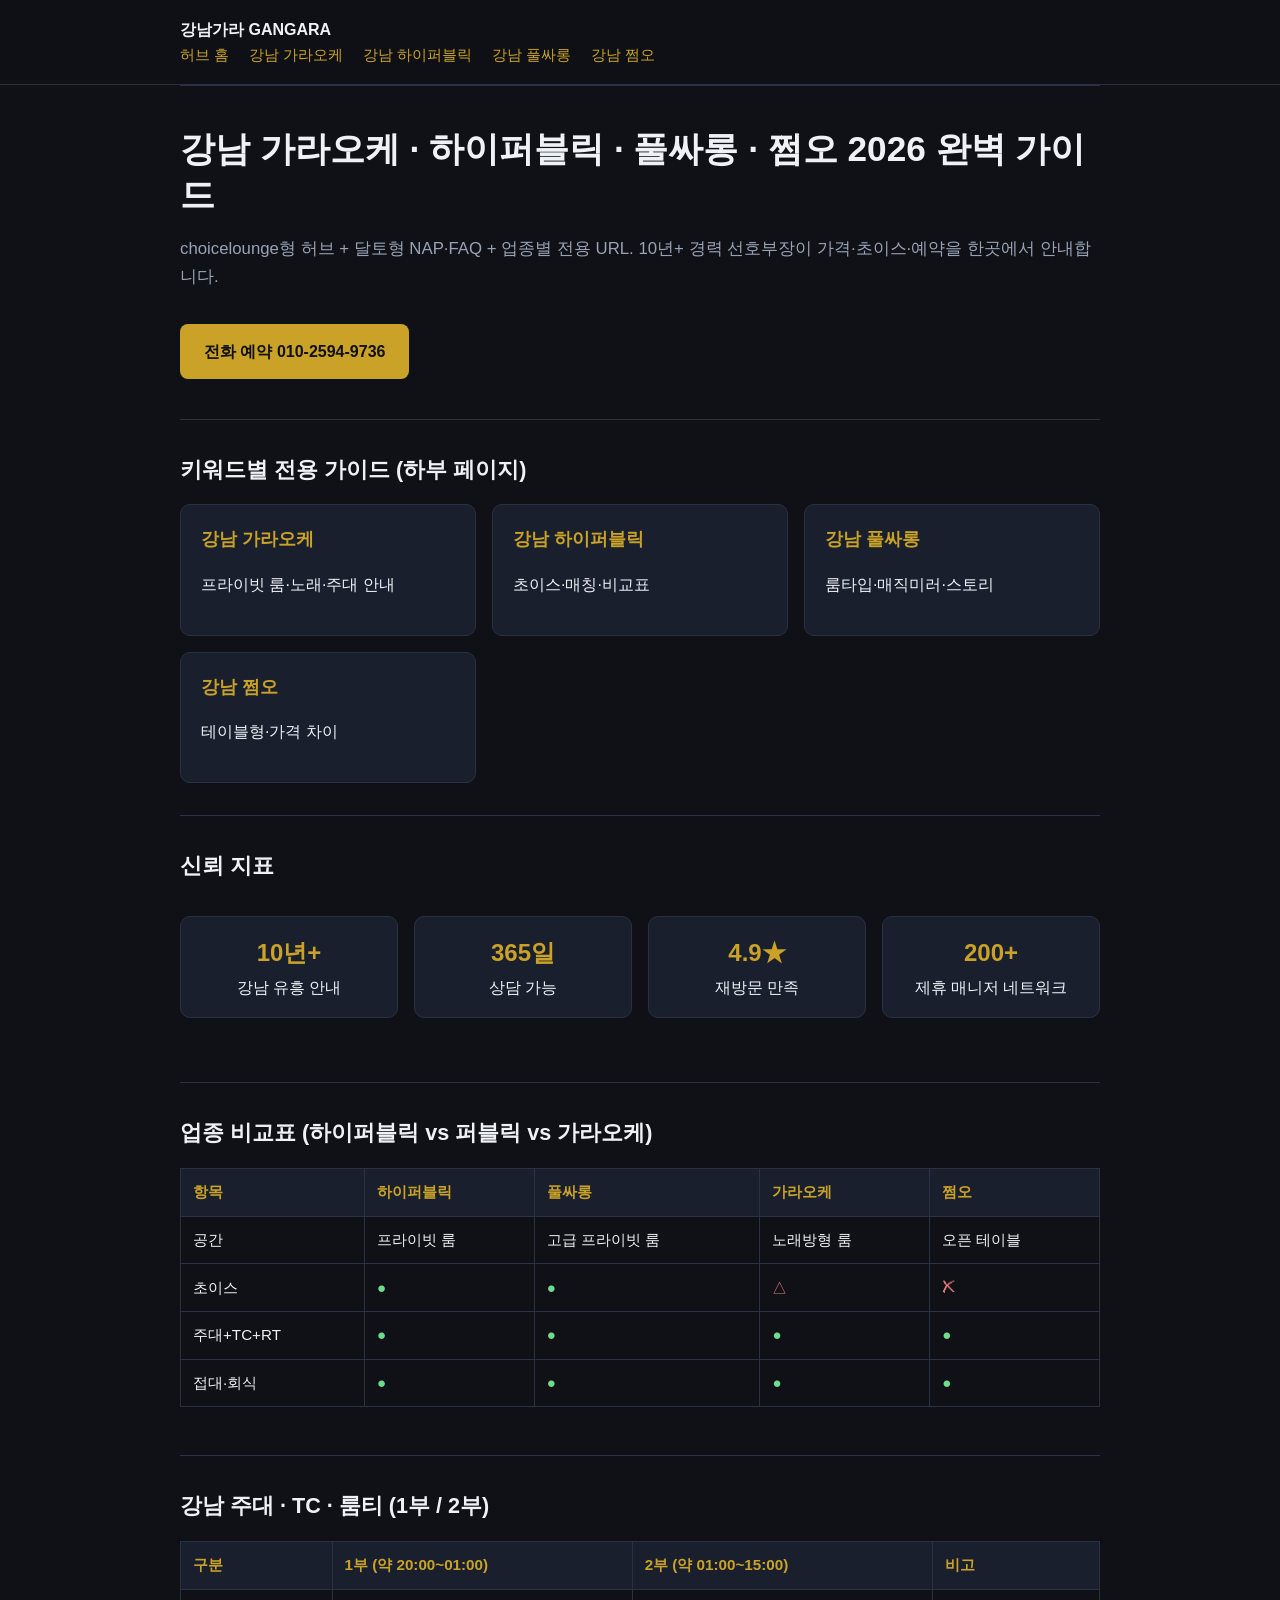
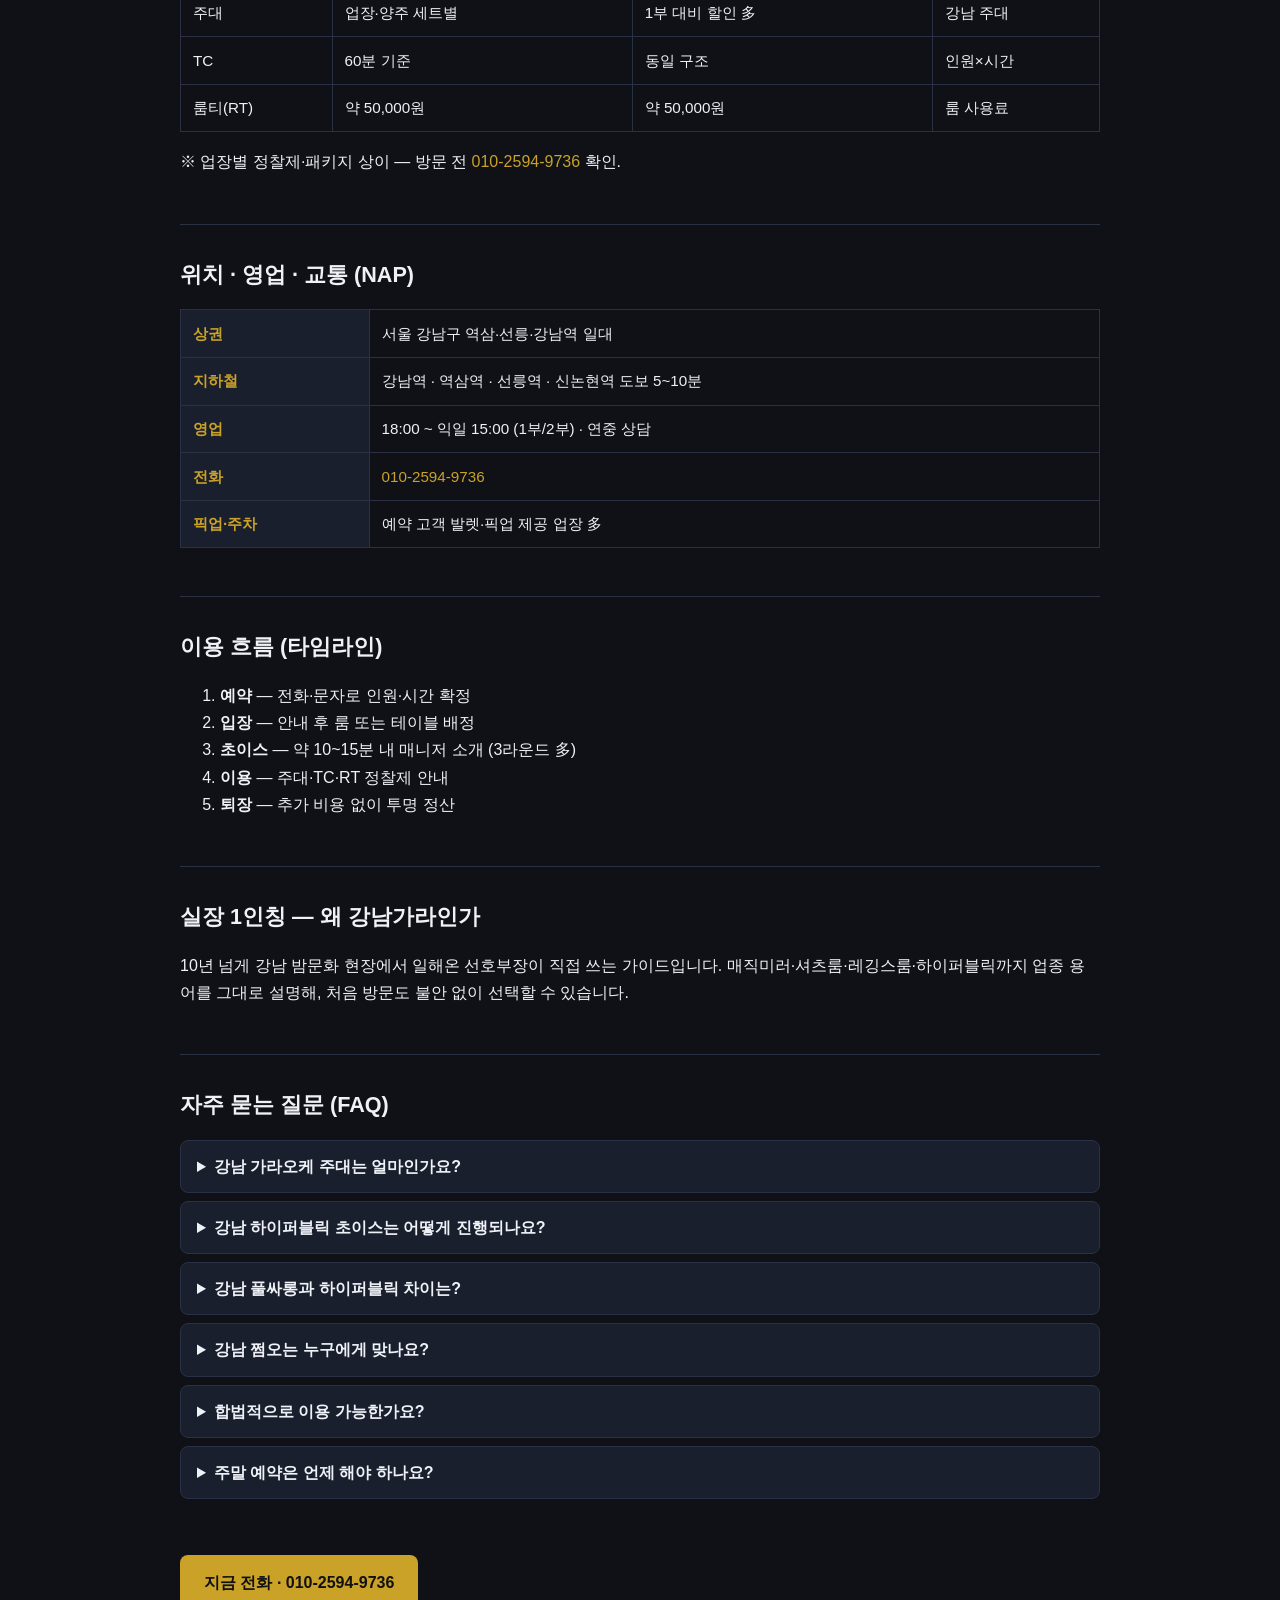
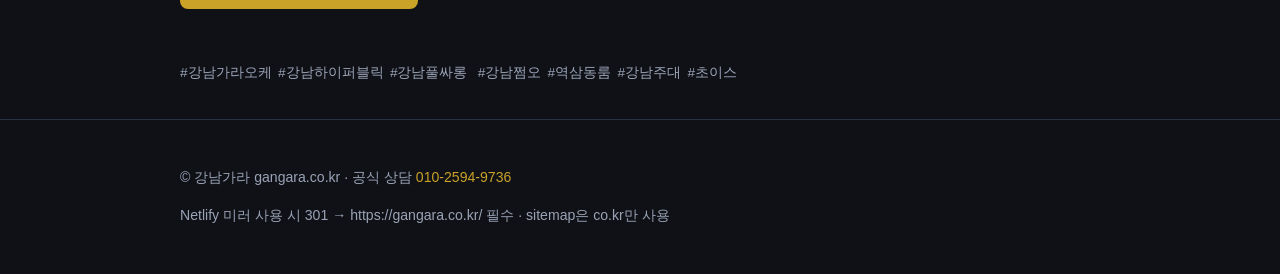
==== website 확장 수집/templates/gangara-hub/index.html @ f882ad79 "Add EXTRACTION_PROMPT and gangara fusion/backlink tooling for Track B Automation. Publish core/EXTRA" ====
<!DOCTYPE html>
<html lang="ko">
<head>
  <meta charset="UTF-8">
  <meta name="viewport" content="width=device-width, initial-scale=1">
  <title>강남 가라오케·하이퍼블릭·풀싸롱·쩜오 2026 완벽 가이드 | 강남가라 공식</title>
  <meta name="description" content="강남 가라오케, 강남 하이퍼블릭, 강남 풀싸롱, 강남 쩜오 예약·주대·TC·룸티·FAQ·NAP. 10년 경력 선호부장 010-2594-9736.">
  <link rel="canonical" href="https://gangara.co.kr/">
  <link rel="stylesheet" href="assets/site.css">
  <script type="application/ld+json">
  {
    "@context": "https://schema.org",
    "@type": "LocalBusiness",
    "name": "강남가라 선호부장",
    "url": "https://gangara.co.kr/",
    "telephone": "+82-10-2594-9736",
    "areaServed": "강남구, 서울",
    "description": "강남 가라오케·하이퍼블릭·풀싸롱·쩜오 예약 안내"
  }
  </script>
  <script type="application/ld+json">
  {
    "@context": "https://schema.org",
    "@type": "FAQPage",
    "mainEntity": [
      {"@type":"Question","name":"강남 가라오케 주대는 얼마인가요?","acceptedAnswer":{"@type":"Answer","text":"1부·2부 시간대별 주대+TC+룸티(RT 약 5만원) 구조입니다. 업장별 상이하므로 010-2594-9736으로 확인하세요."}},
      {"@type":"Question","name":"강남 하이퍼블릭과 풀싸롱 차이는?","acceptedAnswer":{"@type":"Answer","text":"하이퍼블릭은 초이스·매칭 프로세스 중심, 풀싸롱은 고급 프라이빗 룸·인테리어 중심입니다."}},
      {"@type":"Question","name":"예약은 필수인가요?","acceptedAnswer":{"@type":"Answer","text":"주말·피크타임은 예약 권장. 전화로 인원·도착 시간을 알리면 대기 없이 이용 가능합니다."}},
      {"@type":"Question","name":"영업시간은?","acceptedAnswer":{"@type":"Answer","text":"보통 18:00~익일 15:00, 1부·2부 구분. 브레이크타임 외 연중 이용 가능 업장 多."}},
      {"@type":"Question","name":"지하철·픽업은?","acceptedAnswer":{"@type":"Answer","text":"강남역·역삼역·선릉역 도보권. 예약 고객 발렛·픽업 제공 업장 있음."}}
    ]
  }
  </script>
</head>
<body>
  <header><div class="wrap">
    <strong>강남가라 GANGARA</strong>
    <nav>
      <a href="/">허브 홈</a>
      <a href="gangnam-garaoke.html">강남 가라오케</a>
      <a href="gangnam-hyperbolic.html">강남 하이퍼블릭</a>
      <a href="gangnam-poolsalon.html">강남 풀싸롱</a>
      <a href="gangnam-jjom.html">강남 쩜오</a>
    </nav>
  </div></header>

  <main class="wrap">
    <section class="hero">
      <h1>강남 가라오케 · 하이퍼블릭 · 풀싸롱 · 쩜오 2026 완벽 가이드</h1>
      <p class="lead">choicelounge형 허브 + 달토형 NAP·FAQ + 업종별 전용 URL. 10년+ 경력 선호부장이 가격·초이스·예약을 한곳에서 안내합니다.</p>
      <a class="cta" href="tel:01025949736">전화 예약 010-2594-9736</a>
    </section>

    <!-- choicelounge: 허브 카드 + 내부링크 -->
    <section>
      <h2>키워드별 전용 가이드 (하부 페이지)</h2>
      <div class="cards">
        <article class="card"><h3><a href="gangnam-garaoke.html">강남 가라오케</a></h3><p>프라이빗 룸·노래·주대 안내</p></article>
        <article class="card"><h3><a href="gangnam-hyperbolic.html">강남 하이퍼블릭</a></h3><p>초이스·매칭·비교표</p></article>
        <article class="card"><h3><a href="gangnam-poolsalon.html">강남 풀싸롱</a></h3><p>룸타입·매직미러·스토리</p></article>
        <article class="card"><h3><a href="gangnam-jjom.html">강남 쩜오</a></h3><p>테이블형·가격 차이</p></article>
      </div>
    </section>

    <!-- gangnamdalto: 통계 박스 -->
    <section>
      <h2>신뢰 지표</h2>
      <div class="stats">
        <div class="stat"><strong>10년+</strong> 강남 유흥 안내</div>
        <div class="stat"><strong>365일</strong> 상담 가능</div>
        <div class="stat"><strong>4.9★</strong> 재방문 만족</div>
        <div class="stat"><strong>200+</strong> 제휴 매니저 네트워크</div>
      </div>
    </section>

    <!-- choicelounge + applegangnam: 비교표 -->
    <section>
      <h2>업종 비교표 (하이퍼블릭 vs 퍼블릭 vs 가라오케)</h2>
      <table>
        <thead><tr><th>항목</th><th>하이퍼블릭</th><th>풀싸롱</th><th>가라오케</th><th>쩜오</th></tr></thead>
        <tbody>
          <tr><td>공간</td><td>프라이빗 룸</td><td>고급 프라이빗 룸</td><td>노래방형 룸</td><td>오픈 테이블</td></tr>
          <tr><td>초이스</td><td class="compare-yes">●</td><td class="compare-yes">●</td><td class="compare-no">△</td><td class="compare-no">✗</td></tr>
          <tr><td>주대+TC+RT</td><td class="compare-yes">●</td><td class="compare-yes">●</td><td class="compare-yes">●</td><td class="compare-yes">●</td></tr>
          <tr><td>접대·회식</td><td class="compare-yes">●</td><td class="compare-yes">●</td><td class="compare-yes">●</td><td class="compare-yes">●</td></tr>
        </tbody>
      </table>
    </section>

    <!-- gangnamdalto + choicelounge: 가격표 HTML -->
    <section>
      <h2>강남 주대 · TC · 룸티 (1부 / 2부)</h2>
      <table>
        <thead><tr><th>구분</th><th>1부 (약 20:00~01:00)</th><th>2부 (약 01:00~15:00)</th><th>비고</th></tr></thead>
        <tbody>
          <tr><td>주대</td><td>업장·양주 세트별</td><td>1부 대비 할인 多</td><td>강남 주대</td></tr>
          <tr><td>TC</td><td>60분 기준</td><td>동일 구조</td><td>인원×시간</td></tr>
          <tr><td>룸티(RT)</td><td>약 50,000원</td><td>약 50,000원</td><td>룸 사용료</td></tr>
        </tbody>
      </table>
      <p>※ 업장별 정찰제·패키지 상이 — 방문 전 <a href="tel:01025949736">010-2594-9736</a> 확인.</p>
    </section>

    <!-- gangnamdalto: NAP 테이블 (gangara 약점 보완) -->
    <section>
      <h2>위치 · 영업 · 교통 (NAP)</h2>
      <table>
        <tbody>
          <tr><th>상권</th><td>서울 강남구 역삼·선릉·강남역 일대</td></tr>
          <tr><th>지하철</th><td>강남역 · 역삼역 · 선릉역 · 신논현역 도보 5~10분</td></tr>
          <tr><th>영업</th><td>18:00 ~ 익일 15:00 (1부/2부) · 연중 상담</td></tr>
          <tr><th>전화</th><td><a href="tel:01025949736">010-2594-9736</a></td></tr>
          <tr><th>픽업·주차</th><td>예약 고객 발렛·픽업 제공 업장 多</td></tr>
        </tbody>
      </table>
    </section>

    <!-- choicelounge: 타임라인 -->
    <section>
      <h2>이용 흐름 (타임라인)</h2>
      <ol>
        <li><strong>예약</strong> — 전화·문자로 인원·시간 확정</li>
        <li><strong>입장</strong> — 안내 후 룸 또는 테이블 배정</li>
        <li><strong>초이스</strong> — 약 10~15분 내 매니저 소개 (3라운드 多)</li>
        <li><strong>이용</strong> — 주대·TC·RT 정찰제 안내</li>
        <li><strong>퇴장</strong> — 추가 비용 없이 투명 정산</li>
      </ol>
    </section>

    <!-- classicsalong: 스토리 -->
    <section>
      <h2>실장 1인칭 — 왜 강남가라인가</h2>
      <p>10년 넘게 강남 밤문화 현장에서 일해온 선호부장이 직접 쓰는 가이드입니다. 매직미러·셔츠룸·레깅스룸·하이퍼블릭까지 업종 용어를 그대로 설명해, 처음 방문도 불안 없이 선택할 수 있습니다.</p>
    </section>

    <!-- FAQ accordion 5+ -->
    <section>
      <h2>자주 묻는 질문 (FAQ)</h2>
      <details><summary>강남 가라오케 주대는 얼마인가요?</summary><p>1부·2부별 주대+TC+룸티(RT) 구조. (주류)+TC(인원×시간)+룸차지로 이해하면 됩니다.</p></details>
      <details><summary>강남 하이퍼블릭 초이스는 어떻게 진행되나요?</summary><p>입실 후 5~6명 조 단위 소개, 보통 3회까지 선택. 1조에서 만족 시 즉시 선택 가능.</p></details>
      <details><summary>강남 풀싸롱과 하이퍼블릭 차이는?</summary><p>풀싸롱은 고급 룸·인테리어 중심, 하이퍼블릭은 매칭·초이스 프로세스가 더 체계적입니다.</p></details>
      <details><summary>강남 쩜오는 누구에게 맞나요?</summary><p>테이블형·친목·가벼운 자리. 룸 기반 가라오케·풀싸롱과 가격·분위기가 다릅니다.</p></details>
      <details><summary>합법적으로 이용 가능한가요?</summary><p>1종 유흥주점 허가 업장은 노래·술·접대가 허가 범위 내입니다. 정찰제·투명 가격 업장을 권장합니다.</p></details>
      <details><summary>주말 예약은 언제 해야 하나요?</summary><p>피크 전 미리 예약 시 대기·룸 부족을 피할 수 있습니다.</p></details>
    </section>

    <a class="cta" href="tel:01025949736">지금 전화 · 010-2594-9736</a>

    <!-- thesevensalon: footer hashtags -->
    <p class="tags">
      <span>#강남가라오케</span><span>#강남하이퍼블릭</span><span>#강남풀싸롱</span>
      <span>#강남쩜오</span><span>#역삼동룸</span><span>#강남주대</span><span>#초이스</span>
    </p>
  </main>

  <footer><div class="wrap">
    <p>© 강남가라 gangara.co.kr · 공식 상담 <a href="tel:01025949736">010-2594-9736</a></p>
    <p>Netlify 미러 사용 시 301 → https://gangara.co.kr/ 필수 · sitemap은 co.kr만 사용</p>
  </div></footer>
</body>
</html>
---- website 확장 수집/templates/gangara-hub/assets/site.css ----
/* gangara.co.kr fusion hub — choicelounge + dalto + Pepyaka patterns */
:root {
  --bg: #0f1117;
  --card: #1a1f2e;
  --accent: #c9a227;
  --text: #eef1f6;
  --muted: #9aa3b5;
  --line: #2a3144;
}
* { box-sizing: border-box; }
body {
  margin: 0;
  font-family: "Pretendard", "Malgun Gothic", sans-serif;
  background: var(--bg);
  color: var(--text);
  line-height: 1.7;
}
a { color: var(--accent); text-decoration: none; }
a:hover { text-decoration: underline; }
.wrap { max-width: 960px; margin: 0 auto; padding: 0 1.25rem; }
header {
  border-bottom: 1px solid var(--line);
  padding: 1rem 0;
  position: sticky;
  top: 0;
  background: rgba(15, 17, 23, 0.95);
  z-index: 10;
}
nav { display: flex; flex-wrap: wrap; gap: 0.75rem 1.25rem; font-size: 0.92rem; }
.hero { padding: 2.5rem 0 1.5rem; }
.hero h1 { font-size: clamp(1.5rem, 4vw, 2.2rem); margin: 0 0 0.75rem; line-height: 1.3; }
.lead { color: var(--muted); font-size: 1.05rem; }
.stats {
  display: grid;
  grid-template-columns: repeat(auto-fit, minmax(140px, 1fr));
  gap: 1rem;
  margin: 2rem 0;
}
.stat {
  background: var(--card);
  border: 1px solid var(--line);
  border-radius: 10px;
  padding: 1rem;
  text-align: center;
}
.stat strong { display: block; font-size: 1.5rem; color: var(--accent); }
section { padding: 2rem 0; border-top: 1px solid var(--line); }
h2 { font-size: 1.35rem; margin: 0 0 1rem; }
h3 { font-size: 1.1rem; margin: 1.5rem 0 0.5rem; }
table {
  width: 100%;
  border-collapse: collapse;
  margin: 1rem 0;
  font-size: 0.95rem;
}
th, td {
  border: 1px solid var(--line);
  padding: 0.65rem 0.75rem;
  text-align: left;
}
th { background: var(--card); color: var(--accent); }
.cards {
  display: grid;
  grid-template-columns: repeat(auto-fit, minmax(220px, 1fr));
  gap: 1rem;
}
.card {
  background: var(--card);
  border: 1px solid var(--line);
  border-radius: 10px;
  padding: 1.25rem;
}
.card h3 { margin-top: 0; }
.cta {
  display: inline-block;
  background: var(--accent);
  color: #111;
  font-weight: 700;
  padding: 0.85rem 1.5rem;
  border-radius: 8px;
  margin: 1rem 0;
}
.cta:hover { text-decoration: none; filter: brightness(1.08); }
details {
  background: var(--card);
  border: 1px solid var(--line);
  border-radius: 8px;
  padding: 0.75rem 1rem;
  margin: 0.5rem 0;
}
summary { cursor: pointer; font-weight: 600; }
.tags { font-size: 0.85rem; color: var(--muted); margin-top: 2rem; }
.tags span { display: inline-block; margin: 0.2rem 0.4rem 0.2rem 0; }
footer {
  border-top: 1px solid var(--line);
  padding: 2rem 0;
  margin-top: 2rem;
  font-size: 0.88rem;
  color: var(--muted);
}
.compare-yes { color: #6fdc8c; }
.compare-no { color: #f08080; }
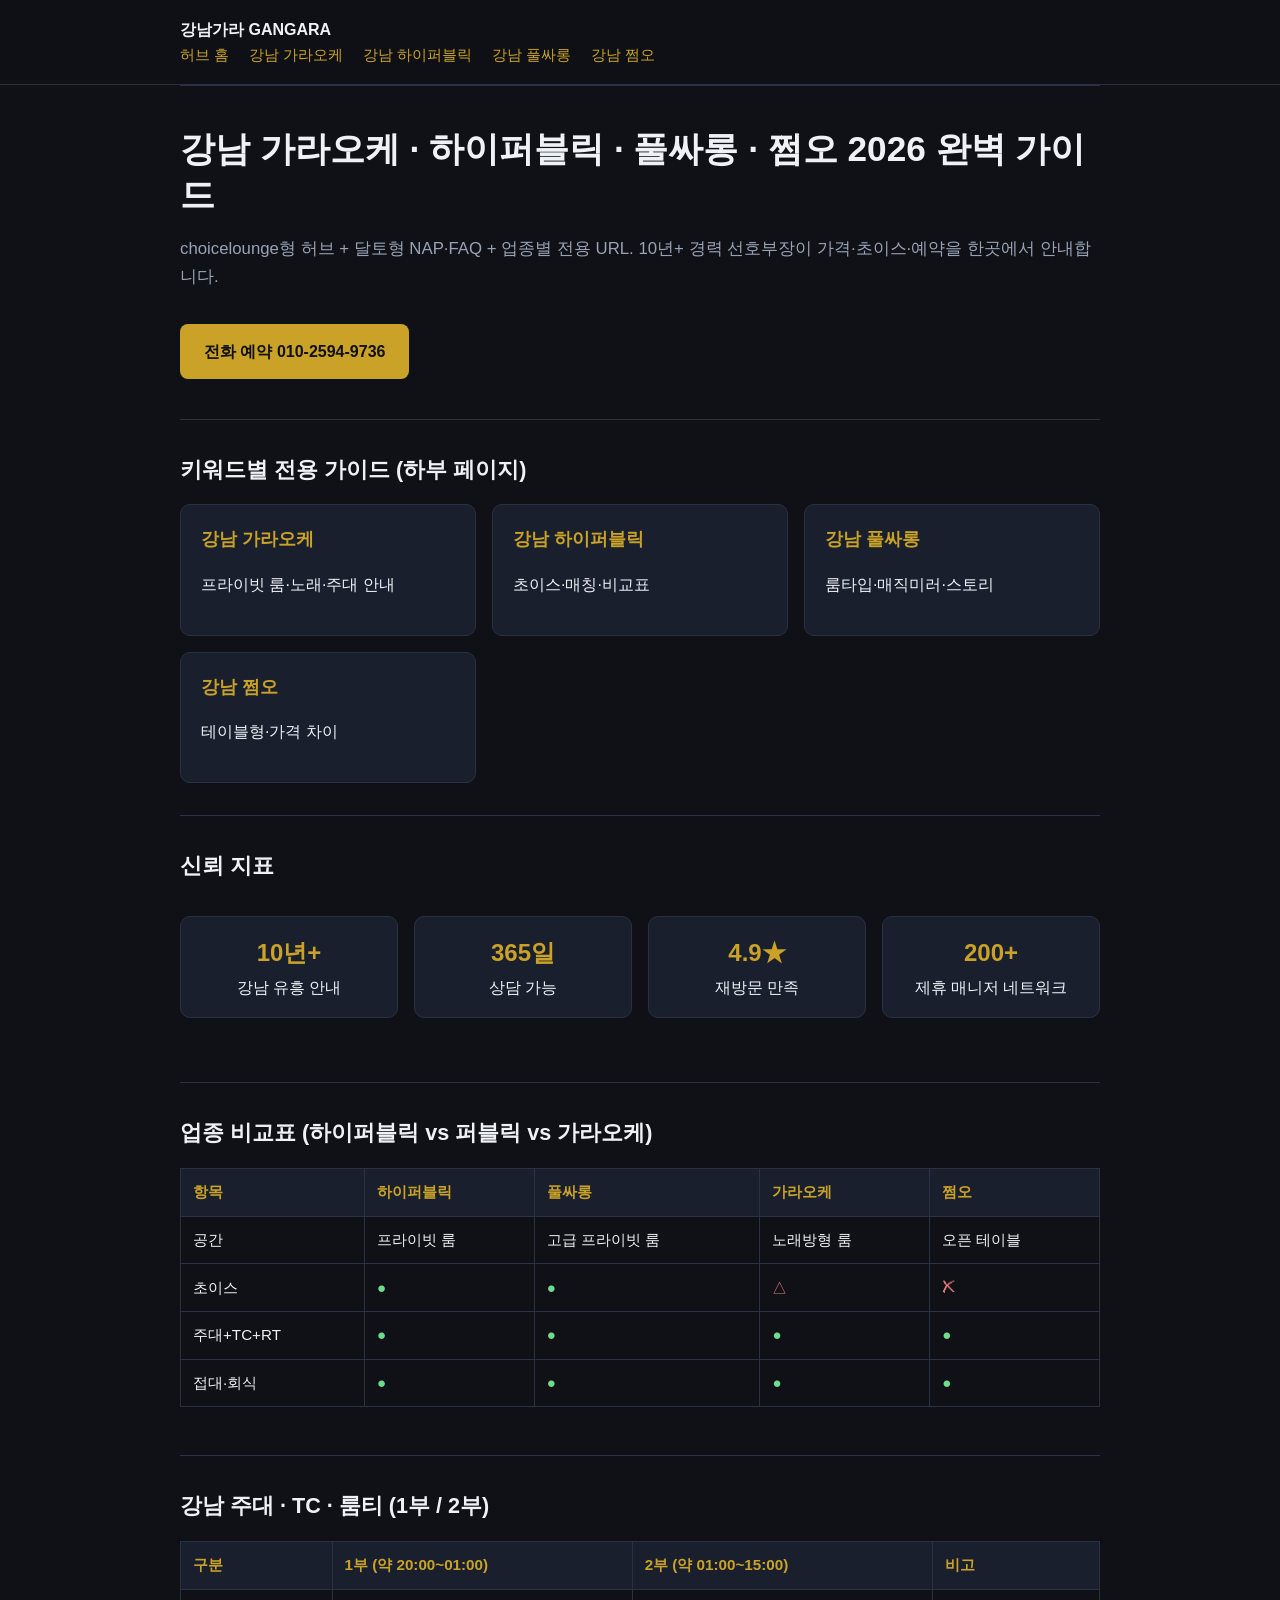
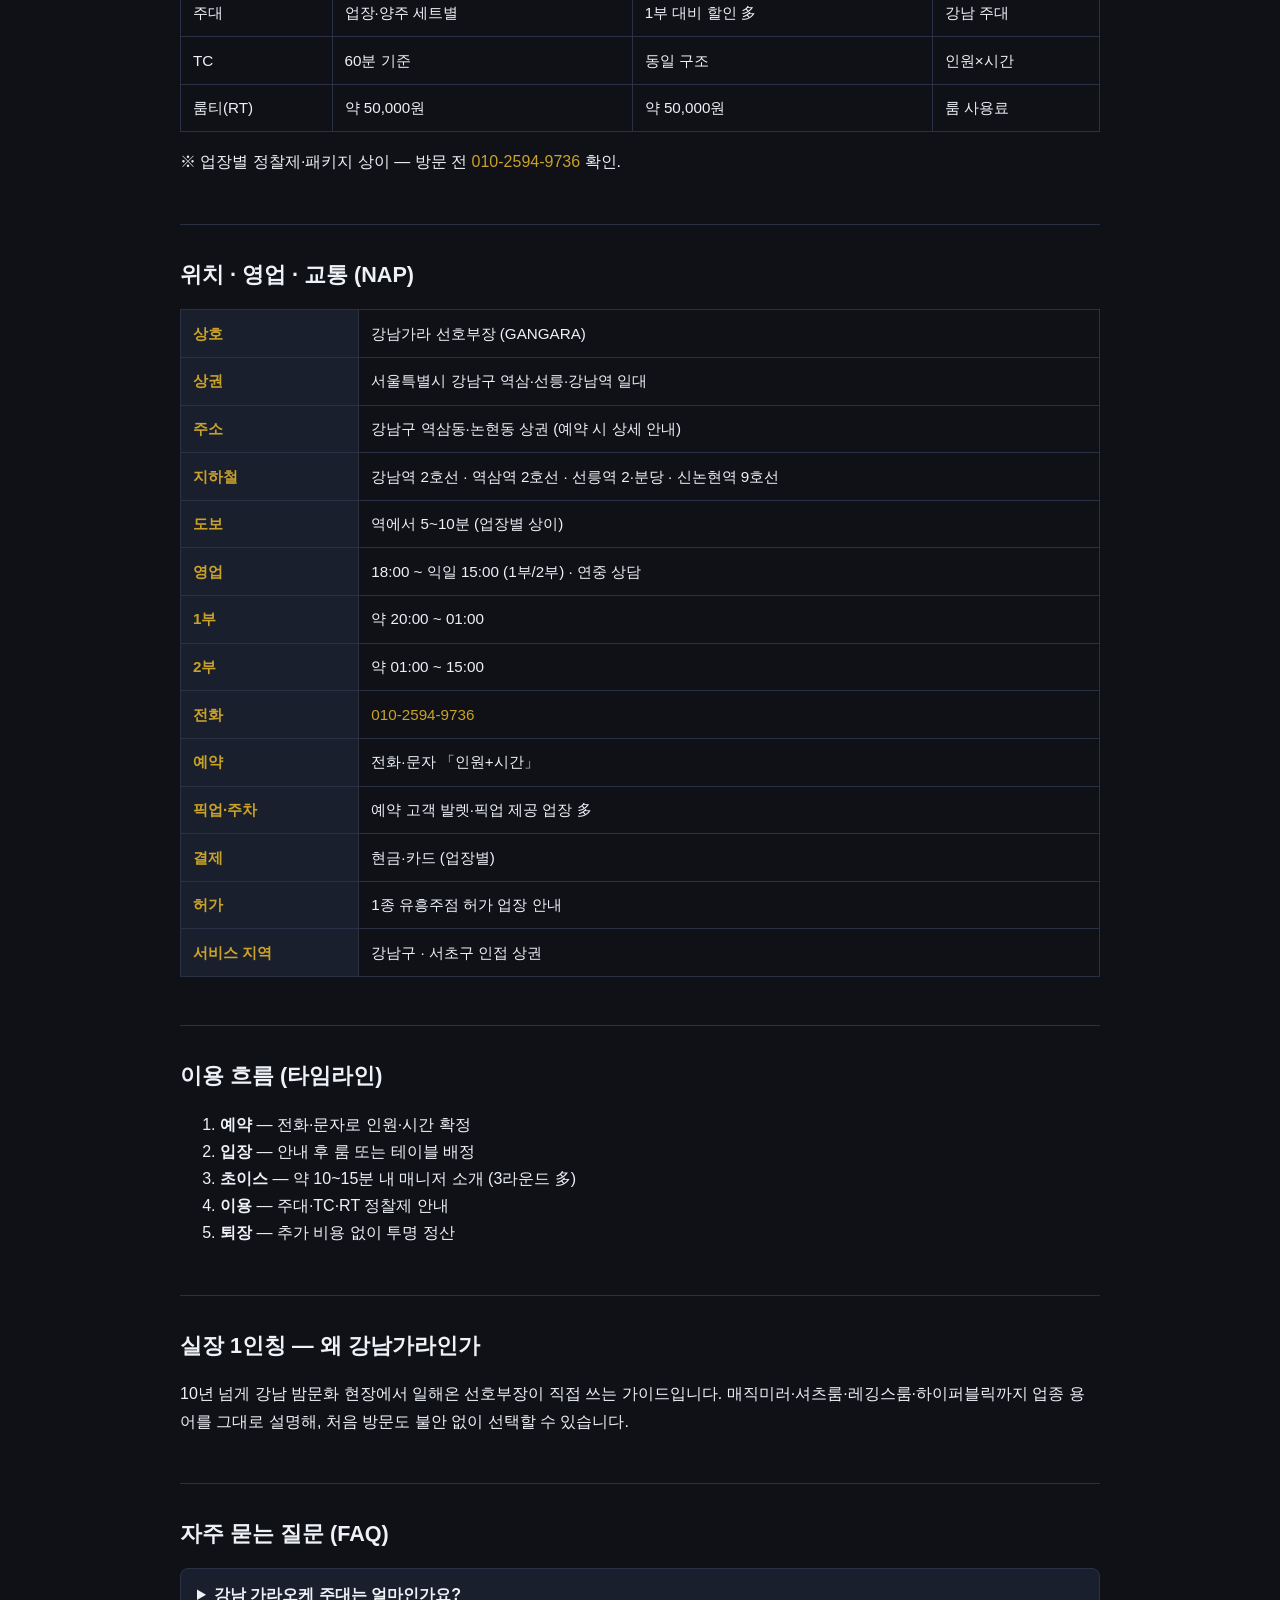
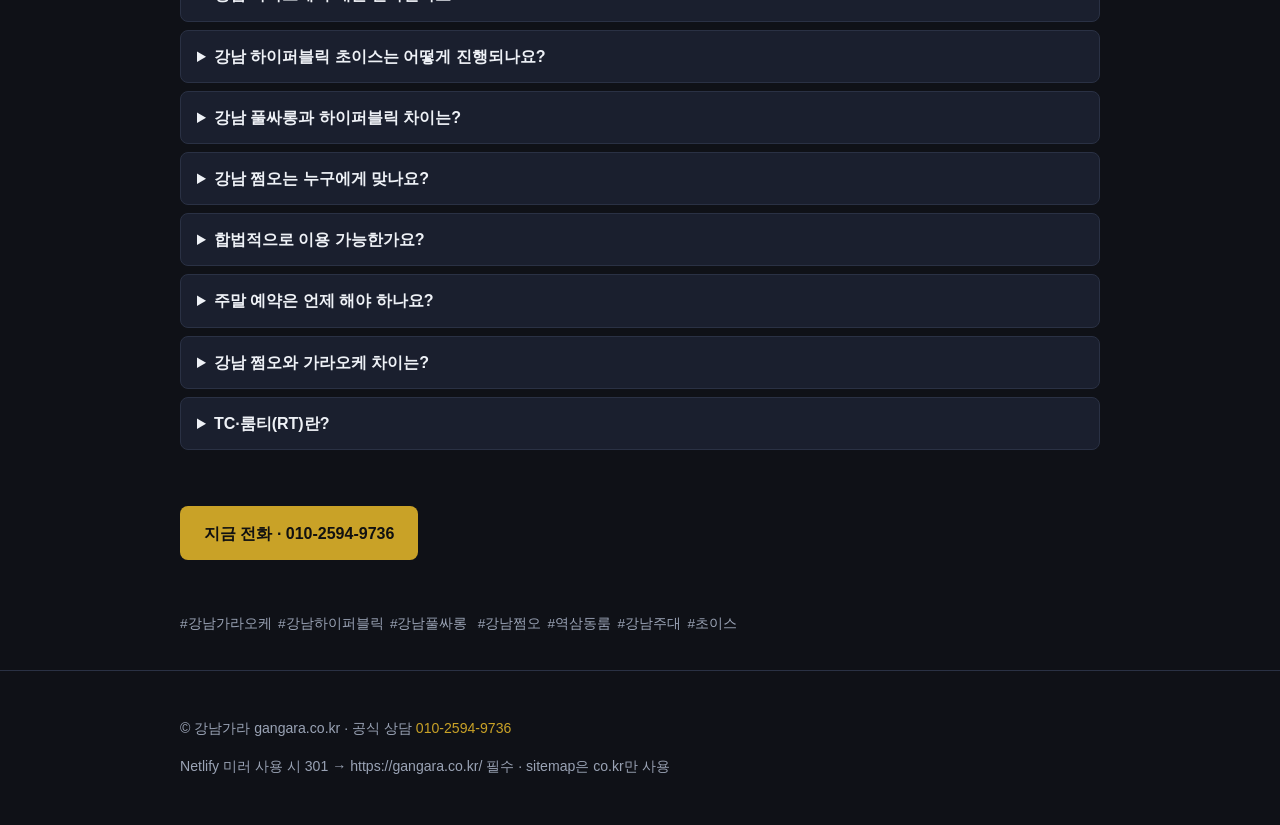
==== commit 478a26c0: "Phase 2: gangara fusion templates + backlink collect pipeline - Enhance gangara-hub subpages: nav, F" ====
--- a/website 확장 수집/templates/gangara-hub/index.html
+++ b/website 확장 수집/templates/gangara-hub/index.html
@@ -27,7 +27,9 @@
       {"@type":"Question","name":"강남 하이퍼블릭과 풀싸롱 차이는?","acceptedAnswer":{"@type":"Answer","text":"하이퍼블릭은 초이스·매칭 프로세스 중심, 풀싸롱은 고급 프라이빗 룸·인테리어 중심입니다."}},
       {"@type":"Question","name":"예약은 필수인가요?","acceptedAnswer":{"@type":"Answer","text":"주말·피크타임은 예약 권장. 전화로 인원·도착 시간을 알리면 대기 없이 이용 가능합니다."}},
       {"@type":"Question","name":"영업시간은?","acceptedAnswer":{"@type":"Answer","text":"보통 18:00~익일 15:00, 1부·2부 구분. 브레이크타임 외 연중 이용 가능 업장 多."}},
-      {"@type":"Question","name":"지하철·픽업은?","acceptedAnswer":{"@type":"Answer","text":"강남역·역삼역·선릉역 도보권. 예약 고객 발렛·픽업 제공 업장 있음."}}
+      {"@type":"Question","name":"지하철·픽업은?","acceptedAnswer":{"@type":"Answer","text":"강남역·역삼역·선릉역 도보권. 예약 고객 발렛·픽업 제공 업장 있음."}},
+      {"@type":"Question","name":"강남 쩜오와 가라오케 차이는?","acceptedAnswer":{"@type":"Answer","text":"쩜오는 테이블형 오픈, 가라오케는 프라이빗 룸·노래 중심입니다."}},
+      {"@type":"Question","name":"TC·룸티(RT)란?","acceptedAnswer":{"@type":"Answer","text":"TC는 매니저 시간당 비용, RT는 룸 사용료(약 5만원)입니다."}}
     ]
   }
   </script>
@@ -106,11 +108,20 @@
       <h2>위치 · 영업 · 교통 (NAP)</h2>
       <table>
         <tbody>
-          <tr><th>상권</th><td>서울 강남구 역삼·선릉·강남역 일대</td></tr>
-          <tr><th>지하철</th><td>강남역 · 역삼역 · 선릉역 · 신논현역 도보 5~10분</td></tr>
+          <tr><th>상호</th><td>강남가라 선호부장 (GANGARA)</td></tr>
+          <tr><th>상권</th><td>서울특별시 강남구 역삼·선릉·강남역 일대</td></tr>
+          <tr><th>주소</th><td>강남구 역삼동·논현동 상권 (예약 시 상세 안내)</td></tr>
+          <tr><th>지하철</th><td>강남역 2호선 · 역삼역 2호선 · 선릉역 2·분당 · 신논현역 9호선</td></tr>
+          <tr><th>도보</th><td>역에서 5~10분 (업장별 상이)</td></tr>
           <tr><th>영업</th><td>18:00 ~ 익일 15:00 (1부/2부) · 연중 상담</td></tr>
+          <tr><th>1부</th><td>약 20:00 ~ 01:00</td></tr>
+          <tr><th>2부</th><td>약 01:00 ~ 15:00</td></tr>
           <tr><th>전화</th><td><a href="tel:01025949736">010-2594-9736</a></td></tr>
+          <tr><th>예약</th><td>전화·문자 「인원+시간」</td></tr>
           <tr><th>픽업·주차</th><td>예약 고객 발렛·픽업 제공 업장 多</td></tr>
+          <tr><th>결제</th><td>현금·카드 (업장별)</td></tr>
+          <tr><th>허가</th><td>1종 유흥주점 허가 업장 안내</td></tr>
+          <tr><th>서비스 지역</th><td>강남구 · 서초구 인접 상권</td></tr>
         </tbody>
       </table>
     </section>
@@ -142,6 +153,8 @@
       <details><summary>강남 쩜오는 누구에게 맞나요?</summary><p>테이블형·친목·가벼운 자리. 룸 기반 가라오케·풀싸롱과 가격·분위기가 다릅니다.</p></details>
       <details><summary>합법적으로 이용 가능한가요?</summary><p>1종 유흥주점 허가 업장은 노래·술·접대가 허가 범위 내입니다. 정찰제·투명 가격 업장을 권장합니다.</p></details>
       <details><summary>주말 예약은 언제 해야 하나요?</summary><p>피크 전 미리 예약 시 대기·룸 부족을 피할 수 있습니다.</p></details>
+      <details><summary>강남 쩜오와 가라오케 차이는?</summary><p>쩜오는 테이블형 오픈, 가라오케는 프라이빗 룸·노래 중심입니다.</p></details>
+      <details><summary>TC·룸티(RT)란?</summary><p>TC는 매니저 시간당 비용, RT는 룸 사용료(약 5만원)입니다.</p></details>
     </section>
 
     <a class="cta" href="tel:01025949736">지금 전화 · 010-2594-9736</a>
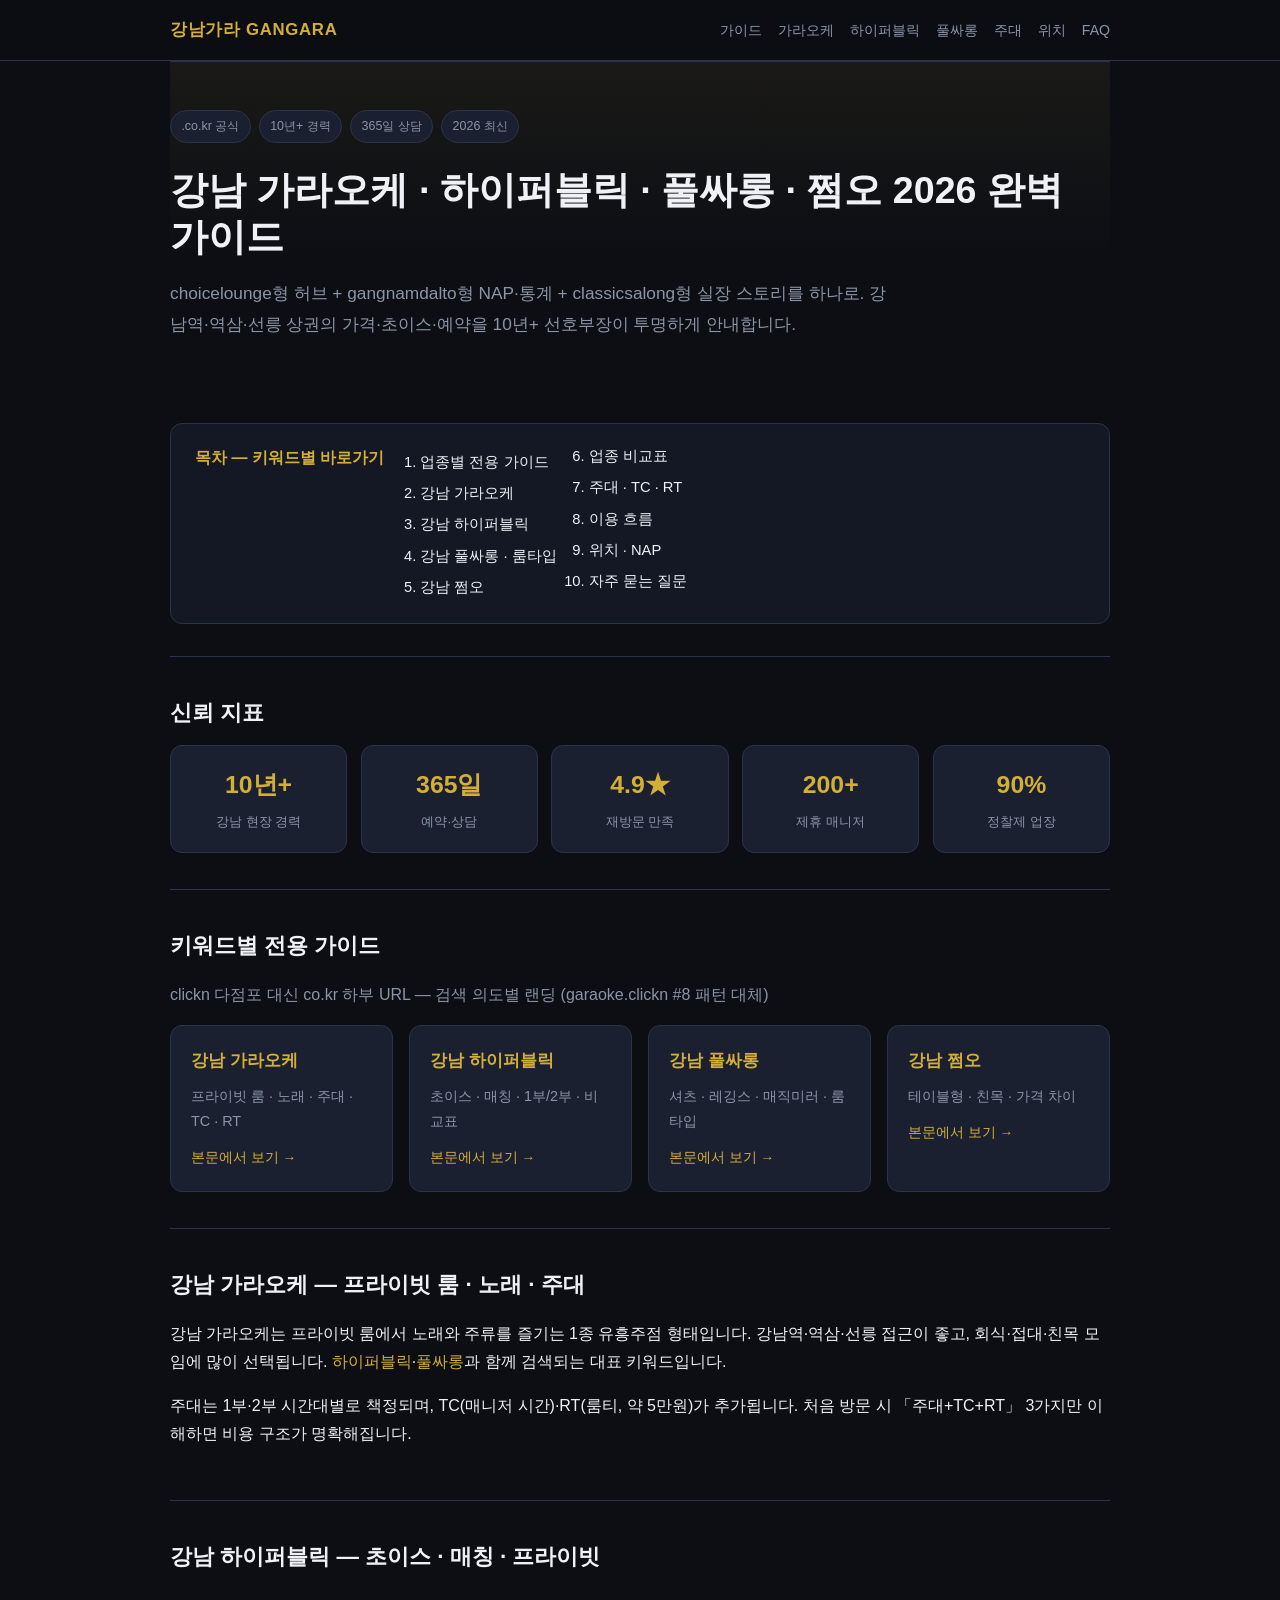
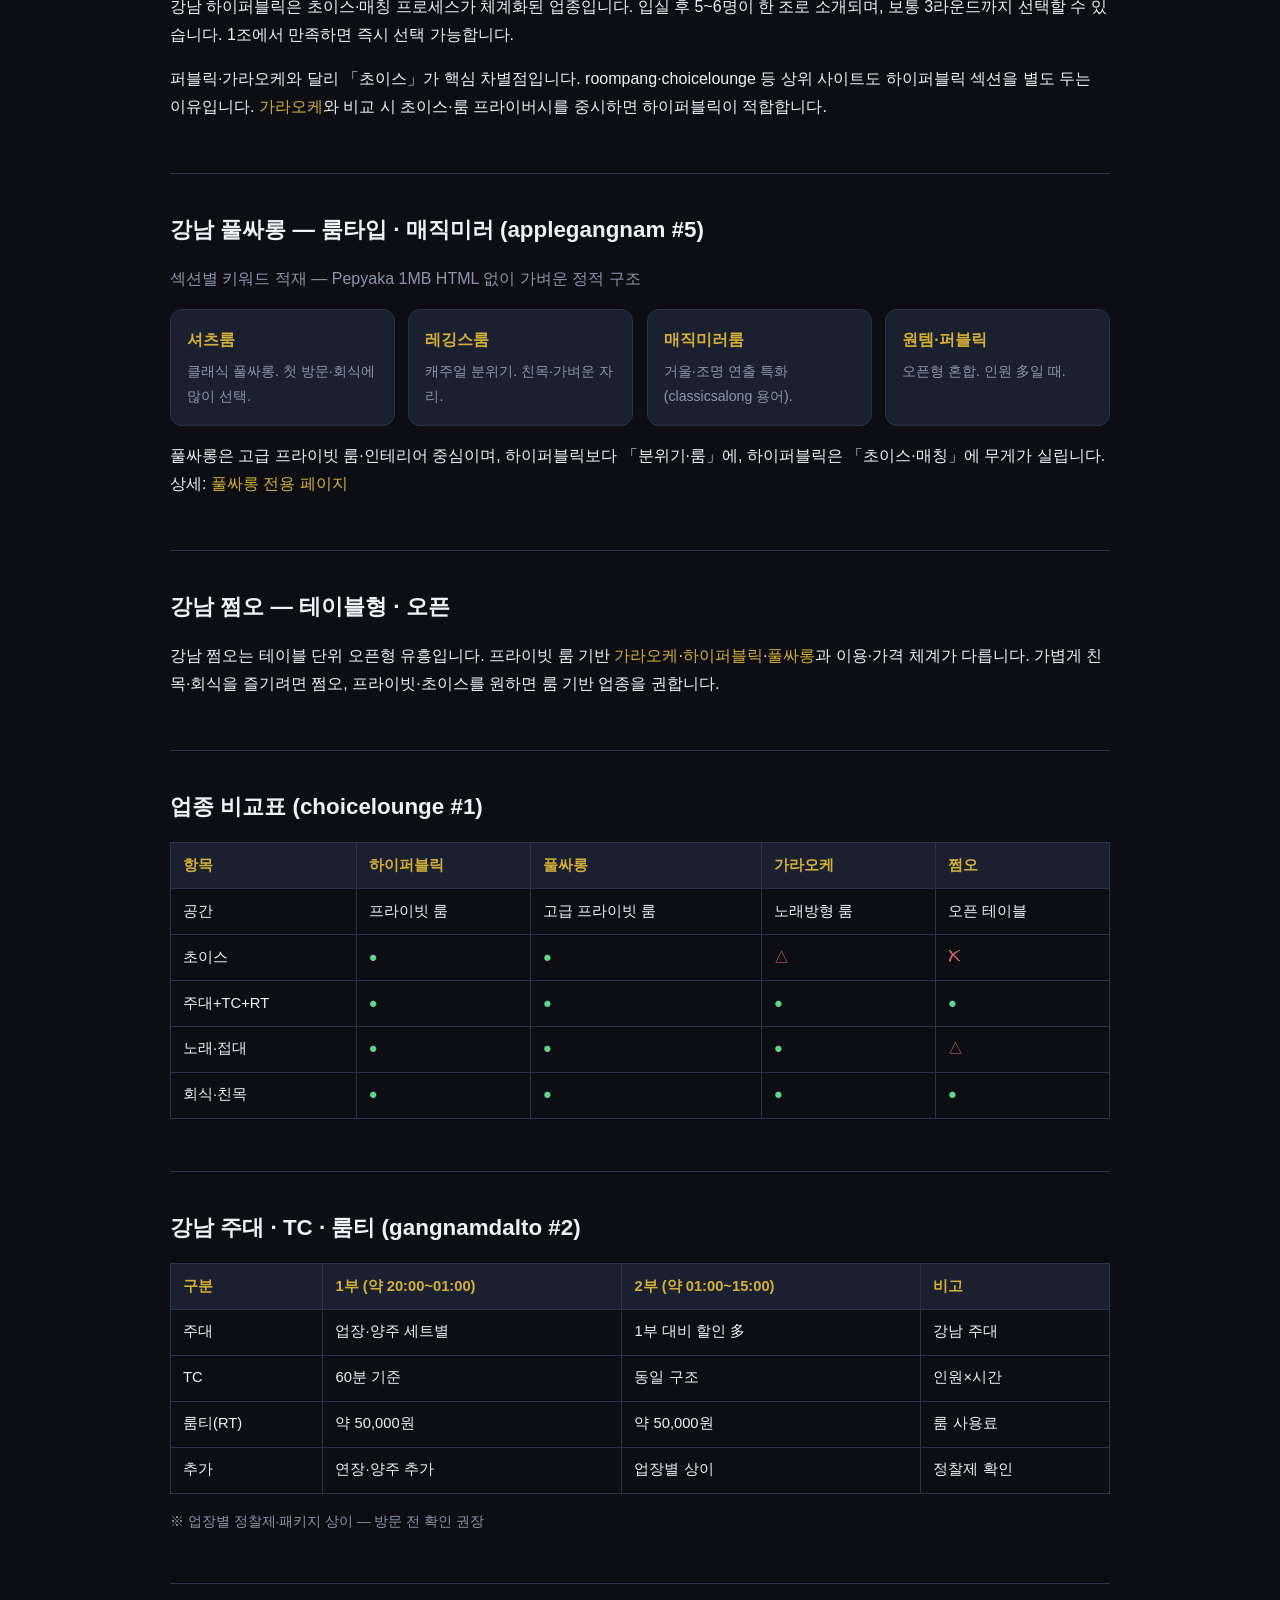
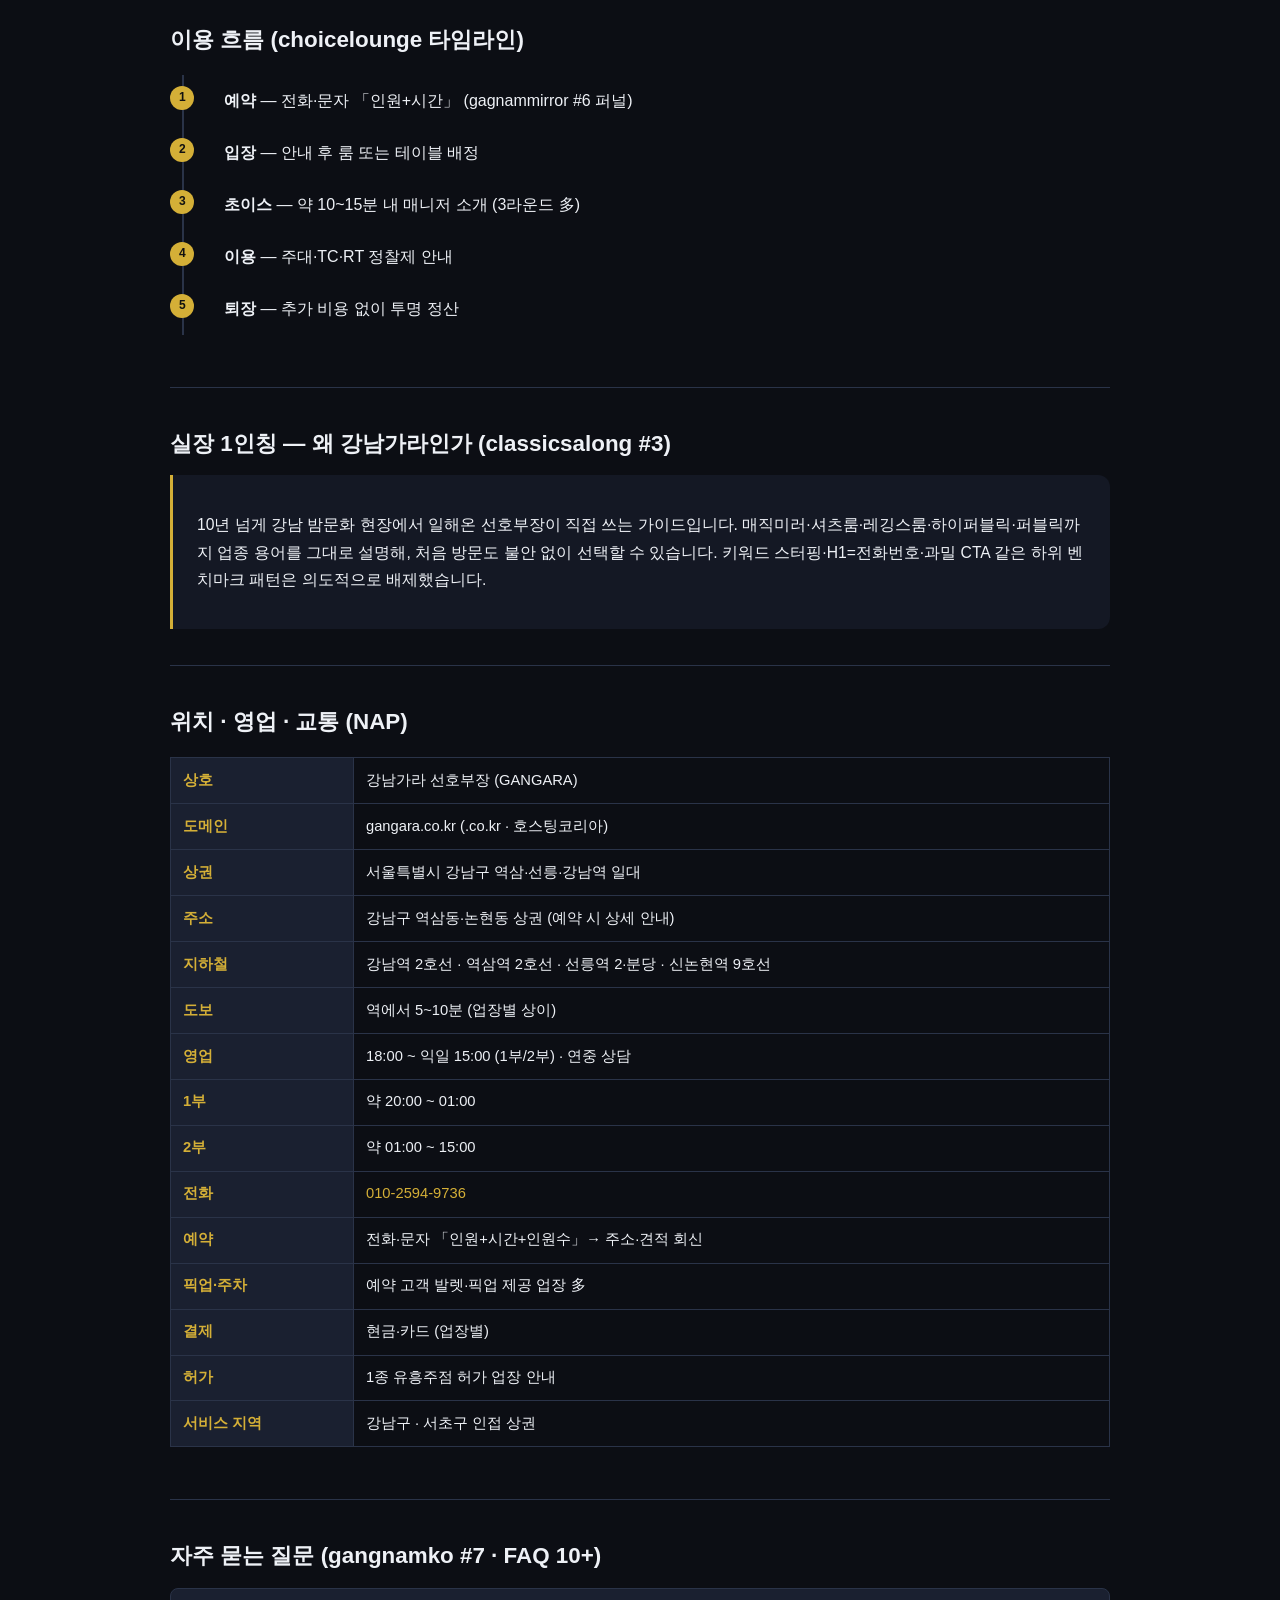
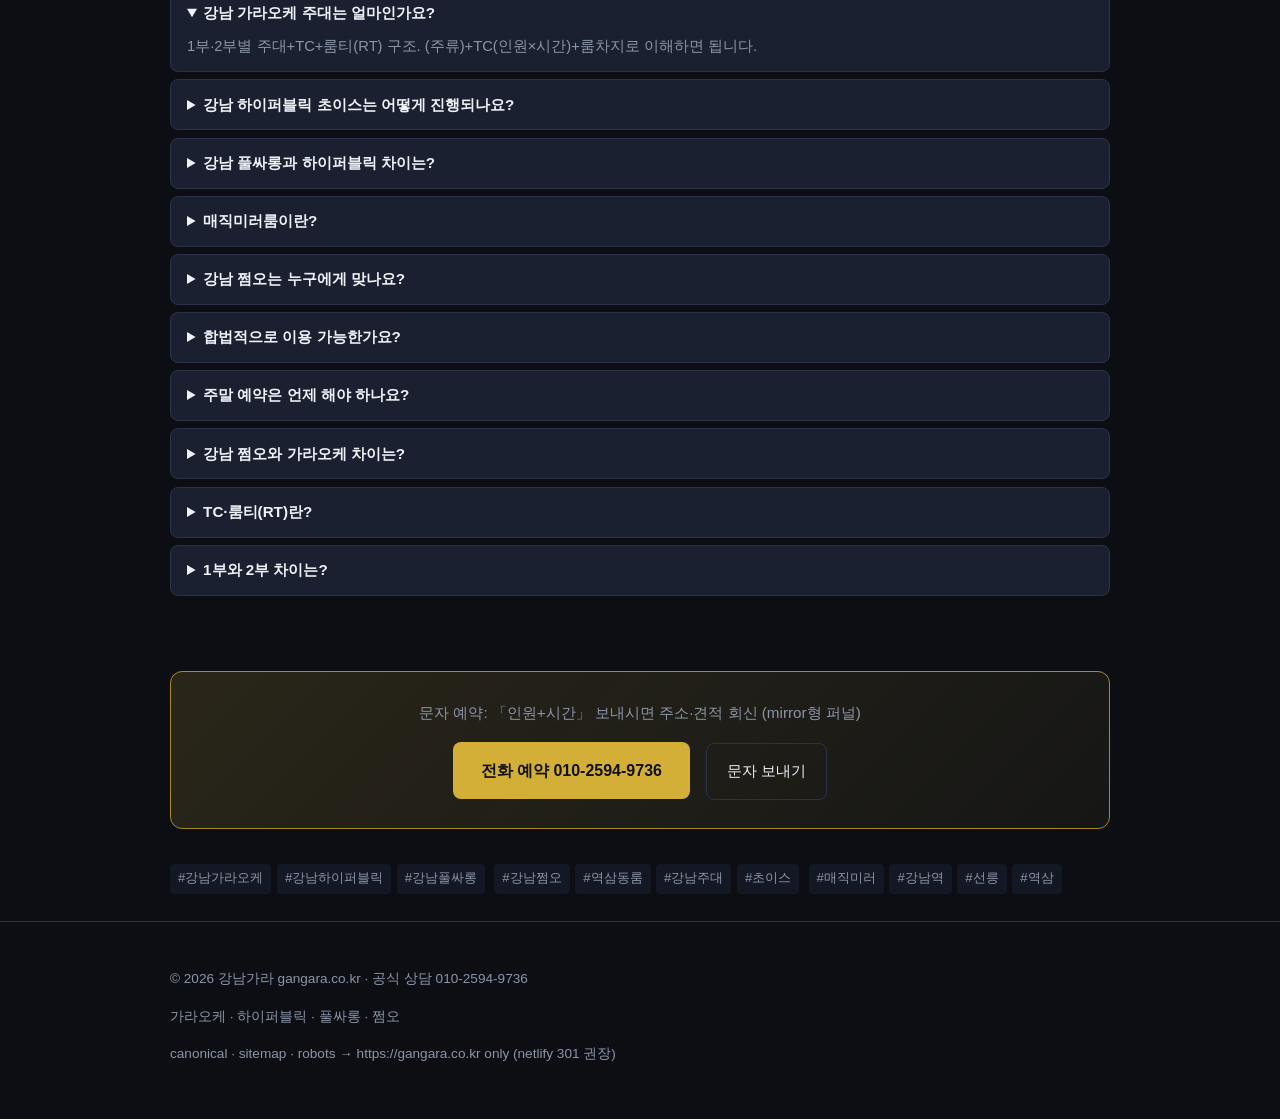
==== commit 23affc26: "Ultimate fusion: single best gangara hub from 10 SERP benchmarks - index.html: choicelounge hub + da" ====
--- a/website 확장 수집/templates/gangara-hub/index.html
+++ b/website 확장 수집/templates/gangara-hub/index.html
@@ -4,7 +4,8 @@
   <meta charset="UTF-8">
   <meta name="viewport" content="width=device-width, initial-scale=1">
   <title>강남 가라오케·하이퍼블릭·풀싸롱·쩜오 2026 완벽 가이드 | 강남가라 공식</title>
-  <meta name="description" content="강남 가라오케, 강남 하이퍼블릭, 강남 풀싸롱, 강남 쩜오 예약·주대·TC·룸티·FAQ·NAP. 10년 경력 선호부장 010-2594-9736.">
+  <meta name="description" content="강남 가라오케, 강남 하이퍼블릭, 강남 풀싸롱, 강남 쩜오 — 주대·TC·룸티·초이스·NAP·FAQ·예약. 10년+ 선호부장 010-2594-9736.">
+  <meta name="keywords" content="강남 가라오케, 강남 하이퍼블릭, 강남 풀싸롱, 강남 쩜오, 강남 주대, 강남역 유흥">
   <link rel="canonical" href="https://gangara.co.kr/">
   <link rel="stylesheet" href="assets/site.css">
   <script type="application/ld+json">
@@ -14,8 +15,21 @@
     "name": "강남가라 선호부장",
     "url": "https://gangara.co.kr/",
     "telephone": "+82-10-2594-9736",
+    "address": {
+      "@type": "PostalAddress",
+      "addressLocality": "강남구",
+      "addressRegion": "서울",
+      "addressCountry": "KR"
+    },
+    "geo": { "@type": "GeoCoordinates", "latitude": "37.4979", "longitude": "127.0276" },
+    "openingHoursSpecification": {
+      "@type": "OpeningHoursSpecification",
+      "dayOfWeek": ["Monday","Tuesday","Wednesday","Thursday","Friday","Saturday","Sunday"],
+      "opens": "18:00",
+      "closes": "15:00"
+    },
     "areaServed": "강남구, 서울",
-    "description": "강남 가라오케·하이퍼블릭·풀싸롱·쩜오 예약 안내"
+    "description": "강남 가라오케·하이퍼블릭·풀싸롱·쩜오 예약·가격·초이스 안내"
   }
   </script>
   <script type="application/ld+json">
@@ -23,114 +37,167 @@
     "@context": "https://schema.org",
     "@type": "FAQPage",
     "mainEntity": [
-      {"@type":"Question","name":"강남 가라오케 주대는 얼마인가요?","acceptedAnswer":{"@type":"Answer","text":"1부·2부 시간대별 주대+TC+룸티(RT 약 5만원) 구조입니다. 업장별 상이하므로 010-2594-9736으로 확인하세요."}},
+      {"@type":"Question","name":"강남 가라오케 주대는 얼마인가요?","acceptedAnswer":{"@type":"Answer","text":"1부·2부 시간대별 주대+TC+룸티(RT 약 5만원) 구조입니다. 업장별 상이합니다."}},
       {"@type":"Question","name":"강남 하이퍼블릭과 풀싸롱 차이는?","acceptedAnswer":{"@type":"Answer","text":"하이퍼블릭은 초이스·매칭 프로세스 중심, 풀싸롱은 고급 프라이빗 룸·인테리어 중심입니다."}},
-      {"@type":"Question","name":"예약은 필수인가요?","acceptedAnswer":{"@type":"Answer","text":"주말·피크타임은 예약 권장. 전화로 인원·도착 시간을 알리면 대기 없이 이용 가능합니다."}},
-      {"@type":"Question","name":"영업시간은?","acceptedAnswer":{"@type":"Answer","text":"보통 18:00~익일 15:00, 1부·2부 구분. 브레이크타임 외 연중 이용 가능 업장 多."}},
-      {"@type":"Question","name":"지하철·픽업은?","acceptedAnswer":{"@type":"Answer","text":"강남역·역삼역·선릉역 도보권. 예약 고객 발렛·픽업 제공 업장 있음."}},
+      {"@type":"Question","name":"강남 하이퍼블릭 초이스는 어떻게 진행되나요?","acceptedAnswer":{"@type":"Answer","text":"입실 후 5~6명 조 단위 소개, 보통 3회까지 선택 가능합니다."}},
+      {"@type":"Question","name":"예약은 필수인가요?","acceptedAnswer":{"@type":"Answer","text":"주말·피크타임은 예약 권장. 전화·문자로 인원·도착 시간을 알리면 대기 없이 이용 가능합니다."}},
+      {"@type":"Question","name":"영업시간은?","acceptedAnswer":{"@type":"Answer","text":"보통 18:00~익일 15:00, 1부·2부 구분. 연중 상담 가능합니다."}},
+      {"@type":"Question","name":"지하철·픽업은?","acceptedAnswer":{"@type":"Answer","text":"강남역·역삼역·선릉역 도보 5~10분. 예약 고객 발렛·픽업 제공 업장 있습니다."}},
       {"@type":"Question","name":"강남 쩜오와 가라오케 차이는?","acceptedAnswer":{"@type":"Answer","text":"쩜오는 테이블형 오픈, 가라오케는 프라이빗 룸·노래 중심입니다."}},
-      {"@type":"Question","name":"TC·룸티(RT)란?","acceptedAnswer":{"@type":"Answer","text":"TC는 매니저 시간당 비용, RT는 룸 사용료(약 5만원)입니다."}}
+      {"@type":"Question","name":"TC·룸티(RT)란?","acceptedAnswer":{"@type":"Answer","text":"TC는 매니저 시간당 비용, RT는 룸 사용료(약 5만원)입니다."}},
+      {"@type":"Question","name":"매직미러룸이란?","acceptedAnswer":{"@type":"Answer","text":"거울·조명 연출이 특화된 풀싸롱 룸 타입입니다."}},
+      {"@type":"Question","name":"합법적으로 이용 가능한가요?","acceptedAnswer":{"@type":"Answer","text":"1종 유흥주점 허가 업장은 노래·술·접대가 허가 범위 내입니다."}}
     ]
   }
   </script>
 </head>
 <body>
-  <header><div class="wrap">
-    <strong>강남가라 GANGARA</strong>
-    <nav>
-      <a href="/">허브 홈</a>
-      <a href="gangnam-garaoke.html">강남 가라오케</a>
-      <a href="gangnam-hyperbolic.html">강남 하이퍼블릭</a>
-      <a href="gangnam-poolsalon.html">강남 풀싸롱</a>
-      <a href="gangnam-jjom.html">강남 쩜오</a>
-    </nav>
-  </div></header>
+  <header class="site-header">
+    <div class="wrap">
+      <div class="logo">강남가라 GANGARA</div>
+      <nav>
+        <a href="#guide">가이드</a>
+        <a href="#garaoke">가라오케</a>
+        <a href="#hyperbolic">하이퍼블릭</a>
+        <a href="#poolsalon">풀싸롱</a>
+        <a href="#price">주대</a>
+        <a href="#nap">위치</a>
+        <a href="#faq">FAQ</a>
+      </nav>
+    </div>
+  </header>
 
   <main class="wrap">
     <section class="hero">
+      <div class="hero-badges">
+        <span class="badge">.co.kr 공식</span>
+        <span class="badge">10년+ 경력</span>
+        <span class="badge">365일 상담</span>
+        <span class="badge">2026 최신</span>
+      </div>
       <h1>강남 가라오케 · 하이퍼블릭 · 풀싸롱 · 쩜오 2026 완벽 가이드</h1>
-      <p class="lead">choicelounge형 허브 + 달토형 NAP·FAQ + 업종별 전용 URL. 10년+ 경력 선호부장이 가격·초이스·예약을 한곳에서 안내합니다.</p>
-      <a class="cta" href="tel:01025949736">전화 예약 010-2594-9736</a>
-    </section>
-
-    <!-- choicelounge: 허브 카드 + 내부링크 -->
-    <section>
-      <h2>키워드별 전용 가이드 (하부 페이지)</h2>
-      <div class="cards">
-        <article class="card"><h3><a href="gangnam-garaoke.html">강남 가라오케</a></h3><p>프라이빗 룸·노래·주대 안내</p></article>
-        <article class="card"><h3><a href="gangnam-hyperbolic.html">강남 하이퍼블릭</a></h3><p>초이스·매칭·비교표</p></article>
-        <article class="card"><h3><a href="gangnam-poolsalon.html">강남 풀싸롱</a></h3><p>룸타입·매직미러·스토리</p></article>
-        <article class="card"><h3><a href="gangnam-jjom.html">강남 쩜오</a></h3><p>테이블형·가격 차이</p></article>
-      </div>
-    </section>
-
-    <!-- gangnamdalto: 통계 박스 -->
-    <section>
+      <p class="lead">choicelounge형 허브 + gangnamdalto형 NAP·통계 + classicsalong형 실장 스토리를 하나로. 강남역·역삼·선릉 상권의 가격·초이스·예약을 10년+ 선호부장이 투명하게 안내합니다.</p>
+    </section>
+
+    <nav class="toc" aria-label="목차">
+      <h2>목차 — 키워드별 바로가기</h2>
+      <ol>
+        <li><a href="#guide">업종별 전용 가이드</a></li>
+        <li><a href="#garaoke">강남 가라오케</a></li>
+        <li><a href="#hyperbolic">강남 하이퍼블릭</a></li>
+        <li><a href="#poolsalon">강남 풀싸롱 · 룸타입</a></li>
+        <li><a href="#jjom">강남 쩜오</a></li>
+        <li><a href="#compare">업종 비교표</a></li>
+        <li><a href="#price">주대 · TC · RT</a></li>
+        <li><a href="#flow">이용 흐름</a></li>
+        <li><a href="#nap">위치 · NAP</a></li>
+        <li><a href="#faq">자주 묻는 질문</a></li>
+      </ol>
+    </nav>
+
+    <section id="trust">
       <h2>신뢰 지표</h2>
       <div class="stats">
-        <div class="stat"><strong>10년+</strong> 강남 유흥 안내</div>
-        <div class="stat"><strong>365일</strong> 상담 가능</div>
-        <div class="stat"><strong>4.9★</strong> 재방문 만족</div>
-        <div class="stat"><strong>200+</strong> 제휴 매니저 네트워크</div>
-      </div>
-    </section>
-
-    <!-- choicelounge + applegangnam: 비교표 -->
-    <section>
-      <h2>업종 비교표 (하이퍼블릭 vs 퍼블릭 vs 가라오케)</h2>
-      <table>
-        <thead><tr><th>항목</th><th>하이퍼블릭</th><th>풀싸롱</th><th>가라오케</th><th>쩜오</th></tr></thead>
-        <tbody>
-          <tr><td>공간</td><td>프라이빗 룸</td><td>고급 프라이빗 룸</td><td>노래방형 룸</td><td>오픈 테이블</td></tr>
-          <tr><td>초이스</td><td class="compare-yes">●</td><td class="compare-yes">●</td><td class="compare-no">△</td><td class="compare-no">✗</td></tr>
-          <tr><td>주대+TC+RT</td><td class="compare-yes">●</td><td class="compare-yes">●</td><td class="compare-yes">●</td><td class="compare-yes">●</td></tr>
-          <tr><td>접대·회식</td><td class="compare-yes">●</td><td class="compare-yes">●</td><td class="compare-yes">●</td><td class="compare-yes">●</td></tr>
-        </tbody>
-      </table>
-    </section>
-
-    <!-- gangnamdalto + choicelounge: 가격표 HTML -->
-    <section>
-      <h2>강남 주대 · TC · 룸티 (1부 / 2부)</h2>
-      <table>
-        <thead><tr><th>구분</th><th>1부 (약 20:00~01:00)</th><th>2부 (약 01:00~15:00)</th><th>비고</th></tr></thead>
-        <tbody>
-          <tr><td>주대</td><td>업장·양주 세트별</td><td>1부 대비 할인 多</td><td>강남 주대</td></tr>
-          <tr><td>TC</td><td>60분 기준</td><td>동일 구조</td><td>인원×시간</td></tr>
-          <tr><td>룸티(RT)</td><td>약 50,000원</td><td>약 50,000원</td><td>룸 사용료</td></tr>
-        </tbody>
-      </table>
-      <p>※ 업장별 정찰제·패키지 상이 — 방문 전 <a href="tel:01025949736">010-2594-9736</a> 확인.</p>
-    </section>
-
-    <!-- gangnamdalto: NAP 테이블 (gangara 약점 보완) -->
-    <section>
-      <h2>위치 · 영업 · 교통 (NAP)</h2>
-      <table>
-        <tbody>
-          <tr><th>상호</th><td>강남가라 선호부장 (GANGARA)</td></tr>
-          <tr><th>상권</th><td>서울특별시 강남구 역삼·선릉·강남역 일대</td></tr>
-          <tr><th>주소</th><td>강남구 역삼동·논현동 상권 (예약 시 상세 안내)</td></tr>
-          <tr><th>지하철</th><td>강남역 2호선 · 역삼역 2호선 · 선릉역 2·분당 · 신논현역 9호선</td></tr>
-          <tr><th>도보</th><td>역에서 5~10분 (업장별 상이)</td></tr>
-          <tr><th>영업</th><td>18:00 ~ 익일 15:00 (1부/2부) · 연중 상담</td></tr>
-          <tr><th>1부</th><td>약 20:00 ~ 01:00</td></tr>
-          <tr><th>2부</th><td>약 01:00 ~ 15:00</td></tr>
-          <tr><th>전화</th><td><a href="tel:01025949736">010-2594-9736</a></td></tr>
-          <tr><th>예약</th><td>전화·문자 「인원+시간」</td></tr>
-          <tr><th>픽업·주차</th><td>예약 고객 발렛·픽업 제공 업장 多</td></tr>
-          <tr><th>결제</th><td>현금·카드 (업장별)</td></tr>
-          <tr><th>허가</th><td>1종 유흥주점 허가 업장 안내</td></tr>
-          <tr><th>서비스 지역</th><td>강남구 · 서초구 인접 상권</td></tr>
-        </tbody>
-      </table>
-    </section>
-
-    <!-- choicelounge: 타임라인 -->
-    <section>
-      <h2>이용 흐름 (타임라인)</h2>
-      <ol>
-        <li><strong>예약</strong> — 전화·문자로 인원·시간 확정</li>
+        <div class="stat"><strong>10년+</strong><span>강남 현장 경력</span></div>
+        <div class="stat"><strong>365일</strong><span>예약·상담</span></div>
+        <div class="stat"><strong>4.9★</strong><span>재방문 만족</span></div>
+        <div class="stat"><strong>200+</strong><span>제휴 매니저</span></div>
+        <div class="stat"><strong>90%</strong><span>정찰제 업장</span></div>
+      </div>
+    </section>
+
+    <section id="guide">
+      <h2>키워드별 전용 가이드</h2>
+      <p class="section-lead">clickn 다점포 대신 co.kr 하부 URL — 검색 의도별 랜딩 (garaoke.clickn #8 패턴 대체)</p>
+      <div class="cards">
+        <article class="card">
+          <h3><a href="gangnam-garaoke.html">강남 가라오케</a></h3>
+          <p>프라이빗 룸 · 노래 · 주대 · TC · RT</p>
+          <a class="link-arrow" href="#garaoke">본문에서 보기 →</a>
+        </article>
+        <article class="card">
+          <h3><a href="gangnam-hyperbolic.html">강남 하이퍼블릭</a></h3>
+          <p>초이스 · 매칭 · 1부/2부 · 비교표</p>
+          <a class="link-arrow" href="#hyperbolic">본문에서 보기 →</a>
+        </article>
+        <article class="card">
+          <h3><a href="gangnam-poolsalon.html">강남 풀싸롱</a></h3>
+          <p>셔츠 · 레깅스 · 매직미러 · 룸타입</p>
+          <a class="link-arrow" href="#poolsalon">본문에서 보기 →</a>
+        </article>
+        <article class="card">
+          <h3><a href="gangnam-jjom.html">강남 쩜오</a></h3>
+          <p>테이블형 · 친목 · 가격 차이</p>
+          <a class="link-arrow" href="#jjom">본문에서 보기 →</a>
+        </article>
+      </div>
+    </section>
+
+    <section id="garaoke">
+      <h2>강남 가라오케 — 프라이빗 룸 · 노래 · 주대</h2>
+      <p>강남 가라오케는 프라이빗 룸에서 노래와 주류를 즐기는 1종 유흥주점 형태입니다. 강남역·역삼·선릉 접근이 좋고, 회식·접대·친목 모임에 많이 선택됩니다. <a href="gangnam-hyperbolic.html">하이퍼블릭</a>·<a href="gangnam-poolsalon.html">풀싸롱</a>과 함께 검색되는 대표 키워드입니다.</p>
+      <p>주대는 1부·2부 시간대별로 책정되며, TC(매니저 시간)·RT(룸티, 약 5만원)가 추가됩니다. 처음 방문 시 「주대+TC+RT」 3가지만 이해하면 비용 구조가 명확해집니다.</p>
+    </section>
+
+    <section id="hyperbolic">
+      <h2>강남 하이퍼블릭 — 초이스 · 매칭 · 프라이빗</h2>
+      <p>강남 하이퍼블릭은 초이스·매칭 프로세스가 체계화된 업종입니다. 입실 후 5~6명이 한 조로 소개되며, 보통 3라운드까지 선택할 수 있습니다. 1조에서 만족하면 즉시 선택 가능합니다.</p>
+      <p>퍼블릭·가라오케와 달리 「초이스」가 핵심 차별점입니다. roompang·choicelounge 등 상위 사이트도 하이퍼블릭 섹션을 별도 두는 이유입니다. <a href="gangnam-garaoke.html">가라오케</a>와 비교 시 초이스·룸 프라이버시를 중시하면 하이퍼블릭이 적합합니다.</p>
+    </section>
+
+    <section id="poolsalon">
+      <h2>강남 풀싸롱 — 룸타입 · 매직미러 (applegangnam #5)</h2>
+      <p class="section-lead">섹션별 키워드 적재 — Pepyaka 1MB HTML 없이 가벼운 정적 구조</p>
+      <div class="room-grid">
+        <div class="room-item"><strong>셔츠룸</strong><p>클래식 풀싸롱. 첫 방문·회식에 많이 선택.</p></div>
+        <div class="room-item"><strong>레깅스룸</strong><p>캐주얼 분위기. 친목·가벼운 자리.</p></div>
+        <div class="room-item"><strong>매직미러룸</strong><p>거울·조명 연출 특화 (classicsalong 용어).</p></div>
+        <div class="room-item"><strong>원템·퍼블릭</strong><p>오픈형 혼합. 인원 多일 때.</p></div>
+      </div>
+      <p style="margin-top:1rem">풀싸롱은 고급 프라이빗 룸·인테리어 중심이며, 하이퍼블릭보다 「분위기·룸」에, 하이퍼블릭은 「초이스·매칭」에 무게가 실립니다. 상세: <a href="gangnam-poolsalon.html">풀싸롱 전용 페이지</a></p>
+    </section>
+
+    <section id="jjom">
+      <h2>강남 쩜오 — 테이블형 · 오픈</h2>
+      <p>강남 쩜오는 테이블 단위 오픈형 유흥입니다. 프라이빗 룸 기반 <a href="gangnam-garaoke.html">가라오케</a>·<a href="gangnam-hyperbolic.html">하이퍼블릭</a>·<a href="gangnam-poolsalon.html">풀싸롱</a>과 이용·가격 체계가 다릅니다. 가볍게 친목·회식을 즐기려면 쩜오, 프라이빗·초이스를 원하면 룸 기반 업종을 권합니다.</p>
+    </section>
+
+    <section id="compare">
+      <h2>업종 비교표 (choicelounge #1)</h2>
+      <div class="table-wrap">
+        <table>
+          <thead><tr><th>항목</th><th>하이퍼블릭</th><th>풀싸롱</th><th>가라오케</th><th>쩜오</th></tr></thead>
+          <tbody>
+            <tr><td>공간</td><td>프라이빗 룸</td><td>고급 프라이빗 룸</td><td>노래방형 룸</td><td>오픈 테이블</td></tr>
+            <tr><td>초이스</td><td class="compare-yes">●</td><td class="compare-yes">●</td><td class="compare-no">△</td><td class="compare-no">✗</td></tr>
+            <tr><td>주대+TC+RT</td><td class="compare-yes">●</td><td class="compare-yes">●</td><td class="compare-yes">●</td><td class="compare-yes">●</td></tr>
+            <tr><td>노래·접대</td><td class="compare-yes">●</td><td class="compare-yes">●</td><td class="compare-yes">●</td><td class="compare-no">△</td></tr>
+            <tr><td>회식·친목</td><td class="compare-yes">●</td><td class="compare-yes">●</td><td class="compare-yes">●</td><td class="compare-yes">●</td></tr>
+          </tbody>
+        </table>
+      </div>
+    </section>
+
+    <section id="price">
+      <h2>강남 주대 · TC · 룸티 (gangnamdalto #2)</h2>
+      <div class="table-wrap">
+        <table>
+          <thead><tr><th>구분</th><th>1부 (약 20:00~01:00)</th><th>2부 (약 01:00~15:00)</th><th>비고</th></tr></thead>
+          <tbody>
+            <tr><td>주대</td><td>업장·양주 세트별</td><td>1부 대비 할인 多</td><td>강남 주대</td></tr>
+            <tr><td>TC</td><td>60분 기준</td><td>동일 구조</td><td>인원×시간</td></tr>
+            <tr><td>룸티(RT)</td><td>약 50,000원</td><td>약 50,000원</td><td>룸 사용료</td></tr>
+            <tr><td>추가</td><td>연장·양주 추가</td><td>업장별 상이</td><td>정찰제 확인</td></tr>
+          </tbody>
+        </table>
+      </div>
+      <p class="note">※ 업장별 정찰제·패키지 상이 — 방문 전 확인 권장</p>
+    </section>
+
+    <section id="flow">
+      <h2>이용 흐름 (choicelounge 타임라인)</h2>
+      <ol class="timeline">
+        <li><strong>예약</strong> — 전화·문자 「인원+시간」 (gagnammirror #6 퍼널)</li>
         <li><strong>입장</strong> — 안내 후 룸 또는 테이블 배정</li>
         <li><strong>초이스</strong> — 약 10~15분 내 매니저 소개 (3라운드 多)</li>
         <li><strong>이용</strong> — 주대·TC·RT 정찰제 안내</li>
@@ -138,37 +205,71 @@
       </ol>
     </section>
 
-    <!-- classicsalong: 스토리 -->
-    <section>
-      <h2>실장 1인칭 — 왜 강남가라인가</h2>
-      <p>10년 넘게 강남 밤문화 현장에서 일해온 선호부장이 직접 쓰는 가이드입니다. 매직미러·셔츠룸·레깅스룸·하이퍼블릭까지 업종 용어를 그대로 설명해, 처음 방문도 불안 없이 선택할 수 있습니다.</p>
-    </section>
-
-    <!-- FAQ accordion 5+ -->
-    <section>
-      <h2>자주 묻는 질문 (FAQ)</h2>
-      <details><summary>강남 가라오케 주대는 얼마인가요?</summary><p>1부·2부별 주대+TC+룸티(RT) 구조. (주류)+TC(인원×시간)+룸차지로 이해하면 됩니다.</p></details>
+    <section id="story">
+      <h2>실장 1인칭 — 왜 강남가라인가 (classicsalong #3)</h2>
+      <div class="story">
+        <p>10년 넘게 강남 밤문화 현장에서 일해온 선호부장이 직접 쓰는 가이드입니다. 매직미러·셔츠룸·레깅스룸·하이퍼블릭·퍼블릭까지 업종 용어를 그대로 설명해, 처음 방문도 불안 없이 선택할 수 있습니다. 키워드 스터핑·H1=전화번호·과밀 CTA 같은 하위 벤치마크 패턴은 의도적으로 배제했습니다.</p>
+      </div>
+    </section>
+
+    <section id="nap">
+      <h2>위치 · 영업 · 교통 (NAP)</h2>
+      <div class="table-wrap">
+        <table>
+          <tbody>
+            <tr><th>상호</th><td>강남가라 선호부장 (GANGARA)</td></tr>
+            <tr><th>도메인</th><td>gangara.co.kr (.co.kr · 호스팅코리아)</td></tr>
+            <tr><th>상권</th><td>서울특별시 강남구 역삼·선릉·강남역 일대</td></tr>
+            <tr><th>주소</th><td>강남구 역삼동·논현동 상권 (예약 시 상세 안내)</td></tr>
+            <tr><th>지하철</th><td>강남역 2호선 · 역삼역 2호선 · 선릉역 2·분당 · 신논현역 9호선</td></tr>
+            <tr><th>도보</th><td>역에서 5~10분 (업장별 상이)</td></tr>
+            <tr><th>영업</th><td>18:00 ~ 익일 15:00 (1부/2부) · 연중 상담</td></tr>
+            <tr><th>1부</th><td>약 20:00 ~ 01:00</td></tr>
+            <tr><th>2부</th><td>약 01:00 ~ 15:00</td></tr>
+            <tr><th>전화</th><td><a href="tel:01025949736">010-2594-9736</a></td></tr>
+            <tr><th>예약</th><td>전화·문자 「인원+시간+인원수」→ 주소·견적 회신</td></tr>
+            <tr><th>픽업·주차</th><td>예약 고객 발렛·픽업 제공 업장 多</td></tr>
+            <tr><th>결제</th><td>현금·카드 (업장별)</td></tr>
+            <tr><th>허가</th><td>1종 유흥주점 허가 업장 안내</td></tr>
+            <tr><th>서비스 지역</th><td>강남구 · 서초구 인접 상권</td></tr>
+          </tbody>
+        </table>
+      </div>
+    </section>
+
+    <section id="faq">
+      <h2>자주 묻는 질문 (gangnamko #7 · FAQ 10+)</h2>
+      <details open><summary>강남 가라오케 주대는 얼마인가요?</summary><p>1부·2부별 주대+TC+룸티(RT) 구조. (주류)+TC(인원×시간)+룸차지로 이해하면 됩니다.</p></details>
       <details><summary>강남 하이퍼블릭 초이스는 어떻게 진행되나요?</summary><p>입실 후 5~6명 조 단위 소개, 보통 3회까지 선택. 1조에서 만족 시 즉시 선택 가능.</p></details>
       <details><summary>강남 풀싸롱과 하이퍼블릭 차이는?</summary><p>풀싸롱은 고급 룸·인테리어 중심, 하이퍼블릭은 매칭·초이스 프로세스가 더 체계적입니다.</p></details>
+      <details><summary>매직미러룸이란?</summary><p>거울·조명 연출이 특화된 풀싸롱 룸 타입입니다.</p></details>
       <details><summary>강남 쩜오는 누구에게 맞나요?</summary><p>테이블형·친목·가벼운 자리. 룸 기반 가라오케·풀싸롱과 가격·분위기가 다릅니다.</p></details>
       <details><summary>합법적으로 이용 가능한가요?</summary><p>1종 유흥주점 허가 업장은 노래·술·접대가 허가 범위 내입니다. 정찰제·투명 가격 업장을 권장합니다.</p></details>
       <details><summary>주말 예약은 언제 해야 하나요?</summary><p>피크 전 미리 예약 시 대기·룸 부족을 피할 수 있습니다.</p></details>
       <details><summary>강남 쩜오와 가라오케 차이는?</summary><p>쩜오는 테이블형 오픈, 가라오케는 프라이빗 룸·노래 중심입니다.</p></details>
       <details><summary>TC·룸티(RT)란?</summary><p>TC는 매니저 시간당 비용, RT는 룸 사용료(약 5만원)입니다.</p></details>
-    </section>
-
-    <a class="cta" href="tel:01025949736">지금 전화 · 010-2594-9736</a>
-
-    <!-- thesevensalon: footer hashtags -->
+      <details><summary>1부와 2부 차이는?</summary><p>시간대별 주대·TC 책정. 2부는 할인되는 업장이 많습니다.</p></details>
+    </section>
+
+    <div class="cta-block" id="contact">
+      <p>문자 예약: 「인원+시간」 보내시면 주소·견적 회신 (mirror형 퍼널)</p>
+      <a class="cta" href="tel:01025949736">전화 예약 010-2594-9736</a>
+      <a class="cta-secondary" href="sms:01025949736">문자 보내기</a>
+    </div>
+
     <p class="tags">
       <span>#강남가라오케</span><span>#강남하이퍼블릭</span><span>#강남풀싸롱</span>
       <span>#강남쩜오</span><span>#역삼동룸</span><span>#강남주대</span><span>#초이스</span>
+      <span>#매직미러</span><span>#강남역</span><span>#선릉</span><span>#역삼</span>
     </p>
   </main>
 
-  <footer><div class="wrap">
-    <p>© 강남가라 gangara.co.kr · 공식 상담 <a href="tel:01025949736">010-2594-9736</a></p>
-    <p>Netlify 미러 사용 시 301 → https://gangara.co.kr/ 필수 · sitemap은 co.kr만 사용</p>
-  </div></footer>
+  <footer>
+    <div class="wrap">
+      <p>© 2026 강남가라 gangara.co.kr · 공식 상담 <a href="tel:01025949736">010-2594-9736</a></p>
+      <p><a href="gangnam-garaoke.html">가라오케</a> · <a href="gangnam-hyperbolic.html">하이퍼블릭</a> · <a href="gangnam-poolsalon.html">풀싸롱</a> · <a href="gangnam-jjom.html">쩜오</a></p>
+      <p class="note">canonical · sitemap · robots → https://gangara.co.kr only (netlify 301 권장)</p>
+    </div>
+  </footer>
 </body>
 </html>
--- a/website 확장 수집/templates/gangara-hub/assets/site.css
+++ b/website 확장 수집/templates/gangara-hub/assets/site.css
@@ -1,102 +1,239 @@
-/* gangara.co.kr fusion hub — choicelounge + dalto + Pepyaka patterns */
+/* gangara.co.kr — Ultimate Fusion (choicelounge + dalto + classicsalong + applegangnam) */
 :root {
-  --bg: #0f1117;
-  --card: #1a1f2e;
-  --accent: #c9a227;
+  --bg: #0c0e14;
+  --surface: #141824;
+  --card: #1a2030;
+  --accent: #d4af37;
+  --accent-dim: #a8882a;
   --text: #eef1f6;
-  --muted: #9aa3b5;
-  --line: #2a3144;
-}
-* { box-sizing: border-box; }
+  --muted: #8b95a8;
+  --line: #2a3348;
+  --yes: #5fd68a;
+  --no: #e07070;
+  --radius: 12px;
+}
+*, *::before, *::after { box-sizing: border-box; }
+html { scroll-behavior: smooth; }
 body {
   margin: 0;
-  font-family: "Pretendard", "Malgun Gothic", sans-serif;
+  font-family: "Pretendard", "Apple SD Gothic Neo", "Malgun Gothic", sans-serif;
   background: var(--bg);
   color: var(--text);
-  line-height: 1.7;
+  line-height: 1.75;
+  font-size: 16px;
 }
 a { color: var(--accent); text-decoration: none; }
-a:hover { text-decoration: underline; }
-.wrap { max-width: 960px; margin: 0 auto; padding: 0 1.25rem; }
-header {
-  border-bottom: 1px solid var(--line);
-  padding: 1rem 0;
+a:hover { color: #ecd06a; }
+.wrap { max-width: 980px; margin: 0 auto; padding: 0 1.25rem; }
+
+/* header */
+.site-header {
   position: sticky;
   top: 0;
-  background: rgba(15, 17, 23, 0.95);
-  z-index: 10;
-}
-nav { display: flex; flex-wrap: wrap; gap: 0.75rem 1.25rem; font-size: 0.92rem; }
-.hero { padding: 2.5rem 0 1.5rem; }
-.hero h1 { font-size: clamp(1.5rem, 4vw, 2.2rem); margin: 0 0 0.75rem; line-height: 1.3; }
-.lead { color: var(--muted); font-size: 1.05rem; }
+  z-index: 100;
+  background: rgba(12, 14, 20, 0.92);
+  backdrop-filter: blur(10px);
+  border-bottom: 1px solid var(--line);
+}
+.site-header .wrap {
+  display: flex;
+  flex-wrap: wrap;
+  align-items: center;
+  justify-content: space-between;
+  gap: 0.75rem;
+  padding: 0.85rem 1.25rem;
+}
+.logo { font-weight: 800; letter-spacing: 0.04em; color: var(--accent); font-size: 1.05rem; }
+nav { display: flex; flex-wrap: wrap; gap: 0.5rem 1rem; font-size: 0.88rem; }
+nav a { color: var(--muted); padding: 0.25rem 0; }
+nav a:hover { color: var(--text); text-decoration: none; }
+
+/* hero */
+.hero {
+  padding: 3rem 0 2rem;
+  background: linear-gradient(180deg, rgba(212,175,55,0.07) 0%, transparent 60%);
+}
+.hero h1 {
+  font-size: clamp(1.6rem, 4.5vw, 2.35rem);
+  line-height: 1.25;
+  margin: 0 0 1rem;
+  font-weight: 800;
+}
+.hero .lead { color: var(--muted); font-size: 1.08rem; max-width: 42em; margin-bottom: 1.25rem; }
+.hero-badges { display: flex; flex-wrap: wrap; gap: 0.5rem; margin-bottom: 1.5rem; }
+.badge {
+  font-size: 0.78rem;
+  padding: 0.3rem 0.65rem;
+  border-radius: 999px;
+  border: 1px solid var(--line);
+  background: var(--card);
+  color: var(--muted);
+}
+
+/* stats — gangnamdalto */
 .stats {
   display: grid;
-  grid-template-columns: repeat(auto-fit, minmax(140px, 1fr));
-  gap: 1rem;
+  grid-template-columns: repeat(auto-fit, minmax(130px, 1fr));
+  gap: 0.85rem;
+}
+.stat {
+  background: var(--card);
+  border: 1px solid var(--line);
+  border-radius: var(--radius);
+  padding: 1.1rem 0.75rem;
+  text-align: center;
+}
+.stat strong { display: block; font-size: 1.55rem; color: var(--accent); font-weight: 800; }
+.stat span { font-size: 0.82rem; color: var(--muted); }
+
+/* toc — gangnamko magazine */
+.toc {
+  background: var(--surface);
+  border: 1px solid var(--line);
+  border-radius: var(--radius);
+  padding: 1.25rem 1.5rem;
   margin: 2rem 0;
 }
-.stat {
-  background: var(--card);
-  border: 1px solid var(--line);
-  border-radius: 10px;
+.toc h2 { font-size: 1rem; margin: 0 0 0.75rem; color: var(--accent); }
+.toc ol { margin: 0; padding-left: 1.25rem; columns: 2; column-gap: 2rem; }
+.toc li { margin: 0.35rem 0; font-size: 0.92rem; }
+.toc a { color: var(--text); }
+@media (max-width: 560px) { .toc ol { columns: 1; } }
+
+/* sections */
+section { padding: 2.25rem 0; border-top: 1px solid var(--line); }
+section[id] { scroll-margin-top: 4.5rem; }
+h2 { font-size: 1.4rem; margin: 0 0 0.75rem; font-weight: 700; }
+h3 { font-size: 1.12rem; margin: 1.5rem 0 0.5rem; color: var(--accent); }
+.section-lead { color: var(--muted); margin-bottom: 1rem; }
+
+/* cards — choicelounge hub */
+.cards { display: grid; grid-template-columns: repeat(auto-fit, minmax(210px, 1fr)); gap: 1rem; }
+.card {
+  background: var(--card);
+  border: 1px solid var(--line);
+  border-radius: var(--radius);
+  padding: 1.25rem;
+  transition: border-color 0.2s;
+}
+.card:hover { border-color: var(--accent-dim); }
+.card h3 { margin: 0 0 0.5rem; font-size: 1.05rem; }
+.card p { margin: 0; font-size: 0.9rem; color: var(--muted); }
+.card .link-arrow { font-size: 0.85rem; margin-top: 0.75rem; display: inline-block; }
+
+/* tables */
+.table-wrap { overflow-x: auto; margin: 1rem 0; }
+table { width: 100%; border-collapse: collapse; font-size: 0.92rem; min-width: 280px; }
+th, td { border: 1px solid var(--line); padding: 0.6rem 0.75rem; text-align: left; vertical-align: top; }
+th { background: var(--card); color: var(--accent); font-weight: 600; }
+.compare-yes { color: var(--yes); font-weight: 700; }
+.compare-no { color: var(--no); }
+
+/* timeline — choicelounge */
+.timeline { list-style: none; padding: 0; margin: 1rem 0; counter-reset: step; }
+.timeline li {
+  position: relative;
+  padding: 0.75rem 0 0.75rem 2.5rem;
+  border-left: 2px solid var(--line);
+  margin-left: 0.75rem;
+}
+.timeline li::before {
+  counter-increment: step;
+  content: counter(step);
+  position: absolute;
+  left: -0.85rem;
+  top: 0.65rem;
+  width: 1.5rem;
+  height: 1.5rem;
+  background: var(--accent);
+  color: #111;
+  border-radius: 50%;
+  font-size: 0.75rem;
+  font-weight: 800;
+  display: flex;
+  align-items: center;
+  justify-content: center;
+}
+.timeline strong { color: var(--text); }
+
+/* story block — classicsalong */
+.story {
+  background: var(--surface);
+  border-left: 3px solid var(--accent);
+  padding: 1.25rem 1.5rem;
+  border-radius: 0 var(--radius) var(--radius) 0;
+  font-size: 0.98rem;
+}
+
+/* room types — applegangnam */
+.room-grid { display: grid; grid-template-columns: repeat(auto-fit, minmax(200px, 1fr)); gap: 0.85rem; }
+.room-item {
+  background: var(--card);
+  border: 1px solid var(--line);
+  border-radius: var(--radius);
   padding: 1rem;
+}
+.room-item strong { display: block; color: var(--accent); margin-bottom: 0.35rem; }
+.room-item p { margin: 0; font-size: 0.88rem; color: var(--muted); }
+
+/* FAQ */
+details {
+  background: var(--card);
+  border: 1px solid var(--line);
+  border-radius: 8px;
+  padding: 0.7rem 1rem;
+  margin: 0.45rem 0;
+}
+summary { cursor: pointer; font-weight: 600; font-size: 0.95rem; }
+details p { margin: 0.5rem 0 0; font-size: 0.92rem; color: var(--muted); }
+
+/* CTA — gangnammirror funnel */
+.cta-block {
+  background: linear-gradient(135deg, rgba(212,175,55,0.15), rgba(212,175,55,0.05));
+  border: 1px solid var(--accent-dim);
+  border-radius: var(--radius);
+  padding: 1.75rem;
   text-align: center;
-}
-.stat strong { display: block; font-size: 1.5rem; color: var(--accent); }
-section { padding: 2rem 0; border-top: 1px solid var(--line); }
-h2 { font-size: 1.35rem; margin: 0 0 1rem; }
-h3 { font-size: 1.1rem; margin: 1.5rem 0 0.5rem; }
-table {
-  width: 100%;
-  border-collapse: collapse;
-  margin: 1rem 0;
-  font-size: 0.95rem;
-}
-th, td {
-  border: 1px solid var(--line);
-  padding: 0.65rem 0.75rem;
-  text-align: left;
-}
-th { background: var(--card); color: var(--accent); }
-.cards {
-  display: grid;
-  grid-template-columns: repeat(auto-fit, minmax(220px, 1fr));
-  gap: 1rem;
-}
-.card {
-  background: var(--card);
-  border: 1px solid var(--line);
-  border-radius: 10px;
-  padding: 1.25rem;
-}
-.card h3 { margin-top: 0; }
+  margin: 2rem 0;
+}
+.cta-block p { margin: 0 0 1rem; color: var(--muted); font-size: 0.95rem; }
 .cta {
   display: inline-block;
   background: var(--accent);
   color: #111;
-  font-weight: 700;
-  padding: 0.85rem 1.5rem;
+  font-weight: 800;
+  padding: 0.9rem 1.75rem;
   border-radius: 8px;
-  margin: 1rem 0;
-}
-.cta:hover { text-decoration: none; filter: brightness(1.08); }
-details {
-  background: var(--card);
+  font-size: 1rem;
+}
+.cta:hover { filter: brightness(1.1); text-decoration: none; color: #111; }
+.cta-secondary {
+  display: inline-block;
+  margin-left: 0.75rem;
+  padding: 0.9rem 1.25rem;
   border: 1px solid var(--line);
   border-radius: 8px;
-  padding: 0.75rem 1rem;
-  margin: 0.5rem 0;
-}
-summary { cursor: pointer; font-weight: 600; }
-.tags { font-size: 0.85rem; color: var(--muted); margin-top: 2rem; }
-.tags span { display: inline-block; margin: 0.2rem 0.4rem 0.2rem 0; }
+  color: var(--text);
+  font-size: 0.92rem;
+}
+.cta-secondary:hover { border-color: var(--accent); text-decoration: none; }
+
+/* tags — thesevensalon */
+.tags { font-size: 0.82rem; color: var(--muted); margin: 1.5rem 0; }
+.tags span {
+  display: inline-block;
+  margin: 0.2rem 0.35rem 0.2rem 0;
+  padding: 0.2rem 0.5rem;
+  background: var(--surface);
+  border-radius: 4px;
+}
+
 footer {
   border-top: 1px solid var(--line);
-  padding: 2rem 0;
-  margin-top: 2rem;
-  font-size: 0.88rem;
+  padding: 2rem 0 2.5rem;
+  font-size: 0.85rem;
   color: var(--muted);
 }
-.compare-yes { color: #6fdc8c; }
-.compare-no { color: #f08080; }
+footer a { color: var(--muted); }
+
+.note { font-size: 0.85rem; color: var(--muted); margin-top: 0.5rem; }
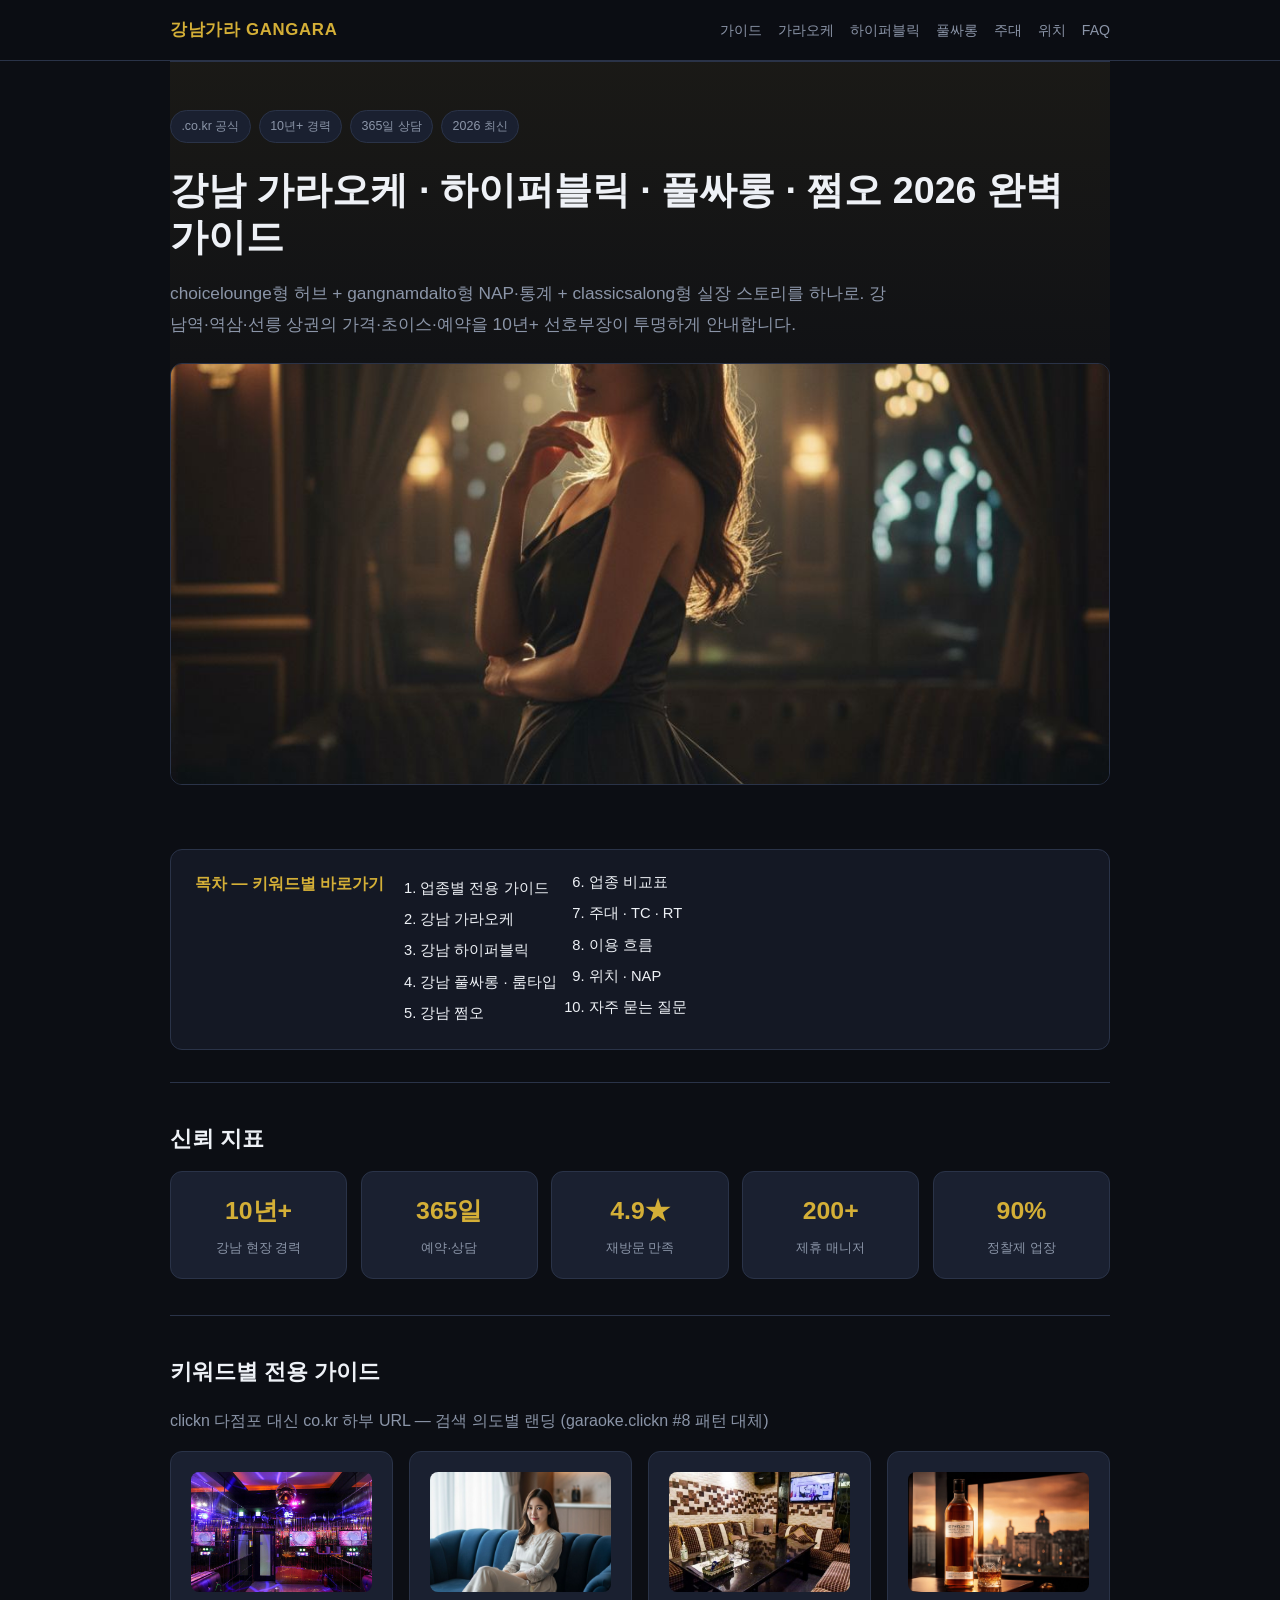
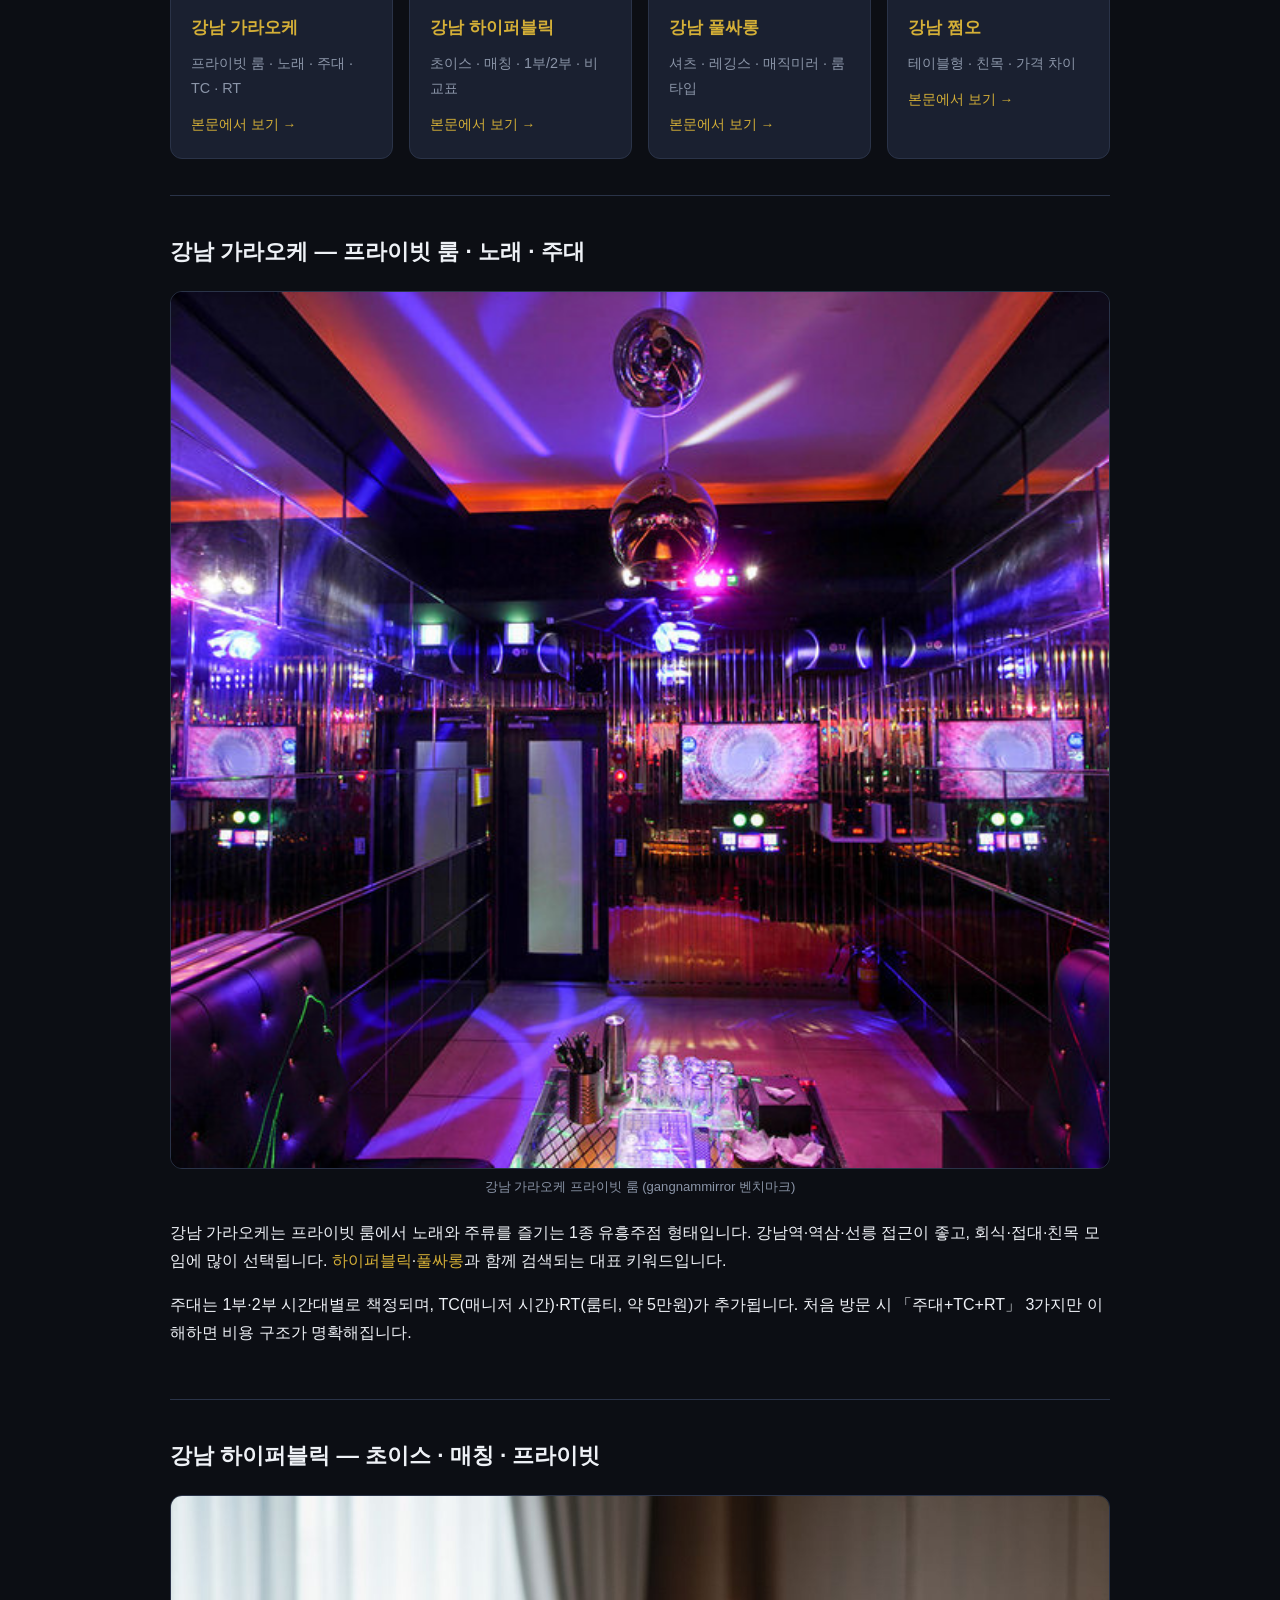
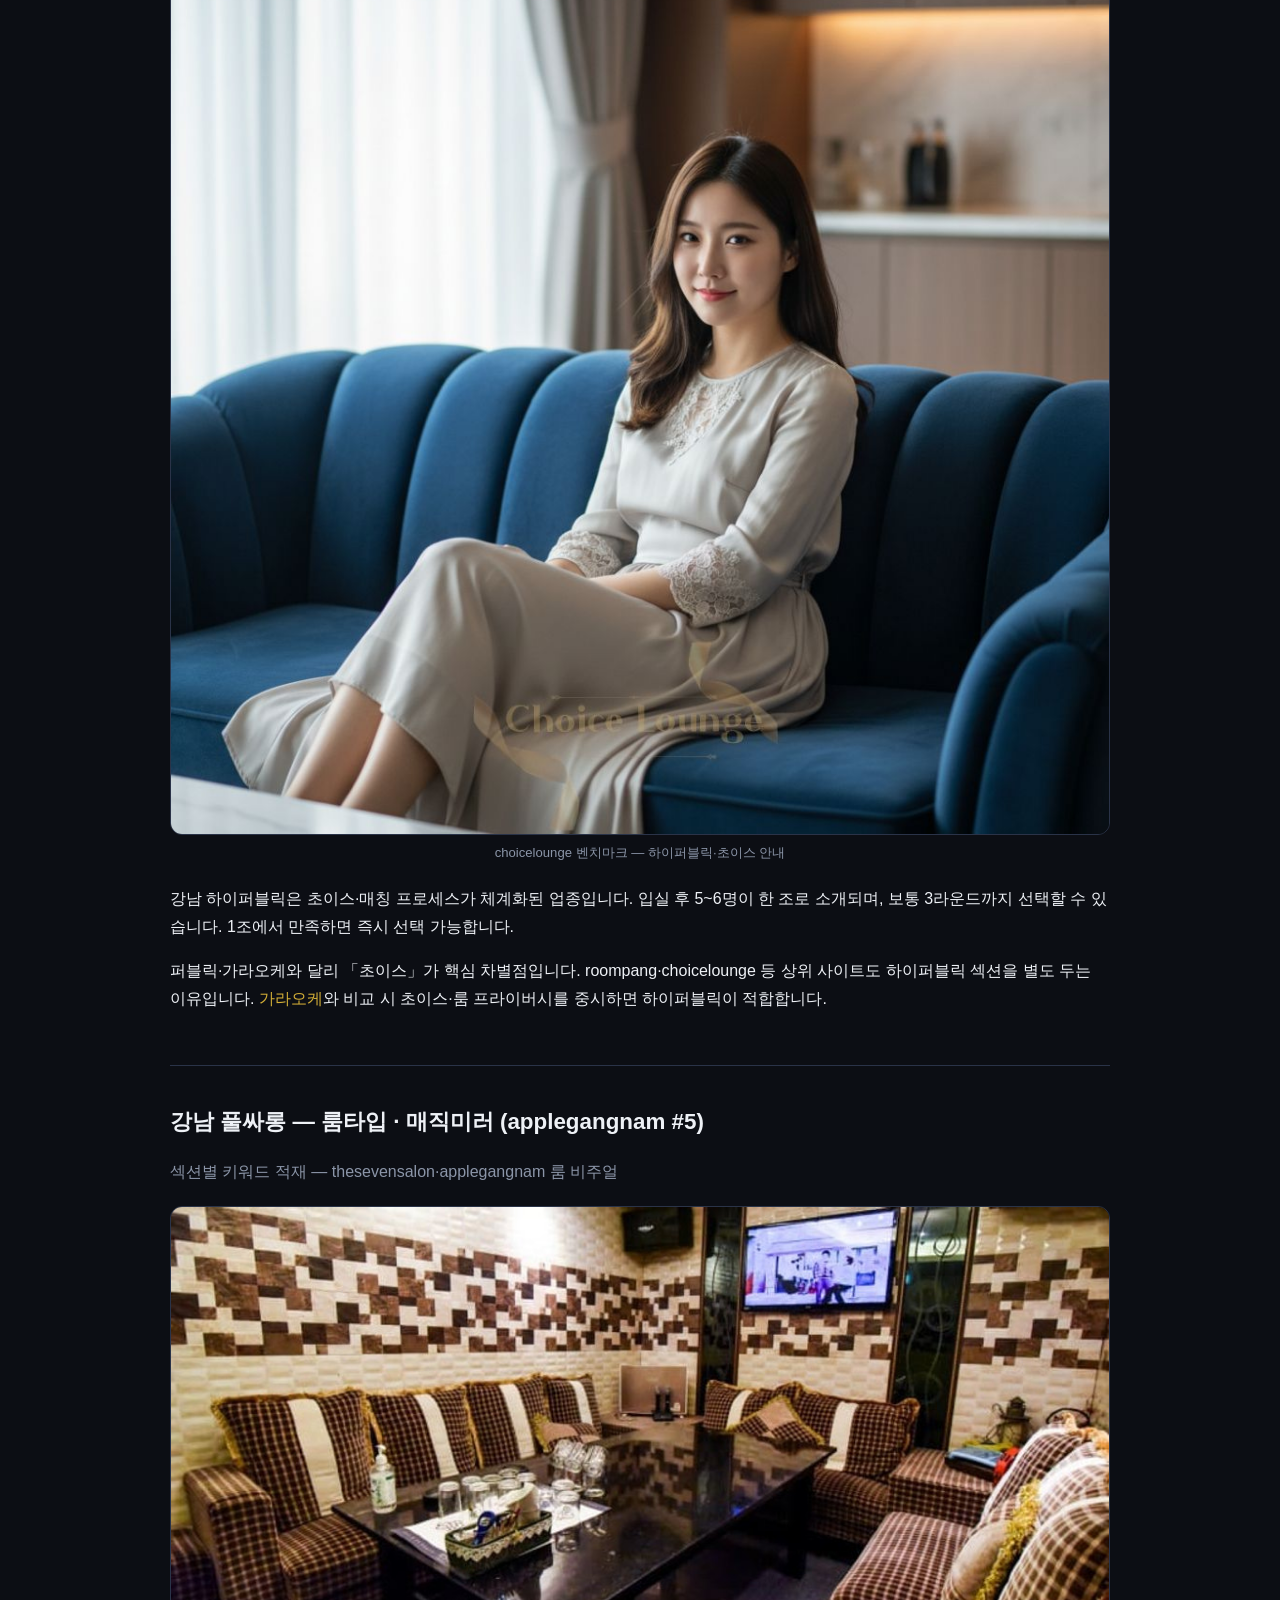
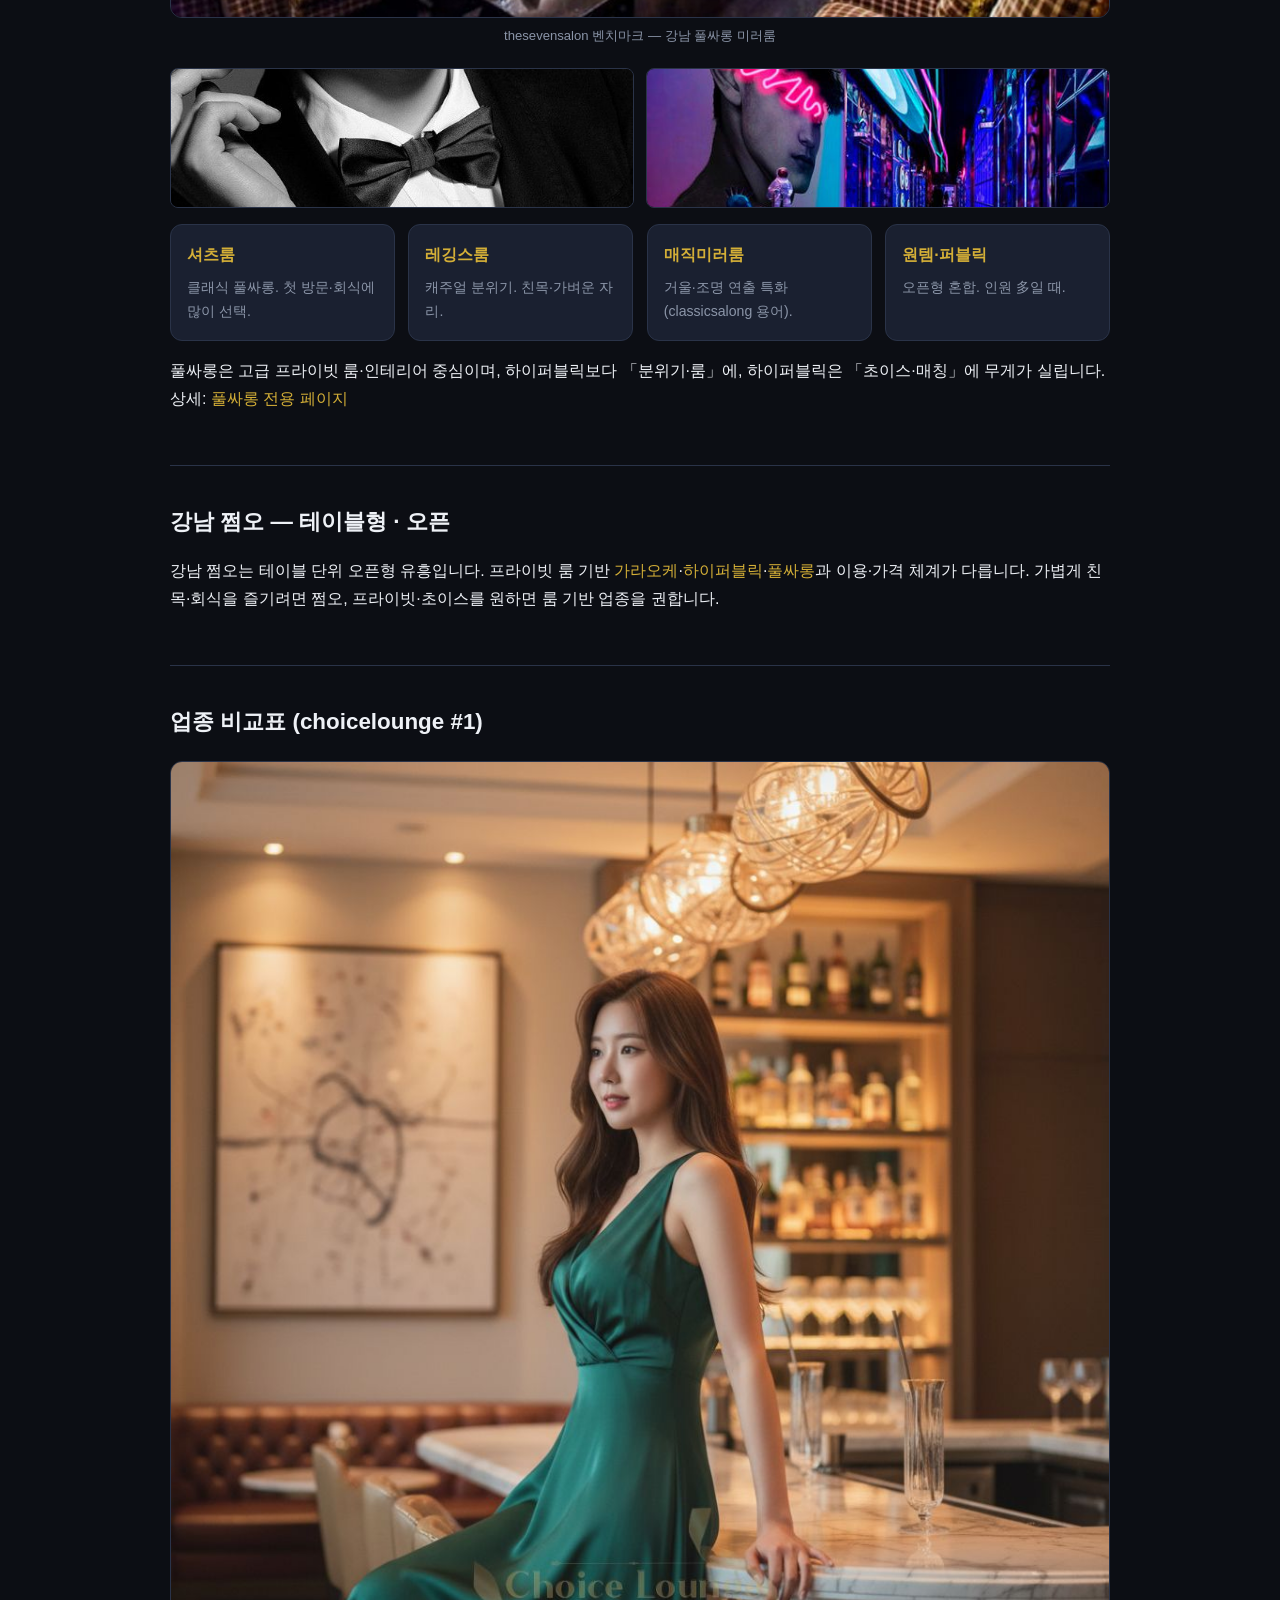
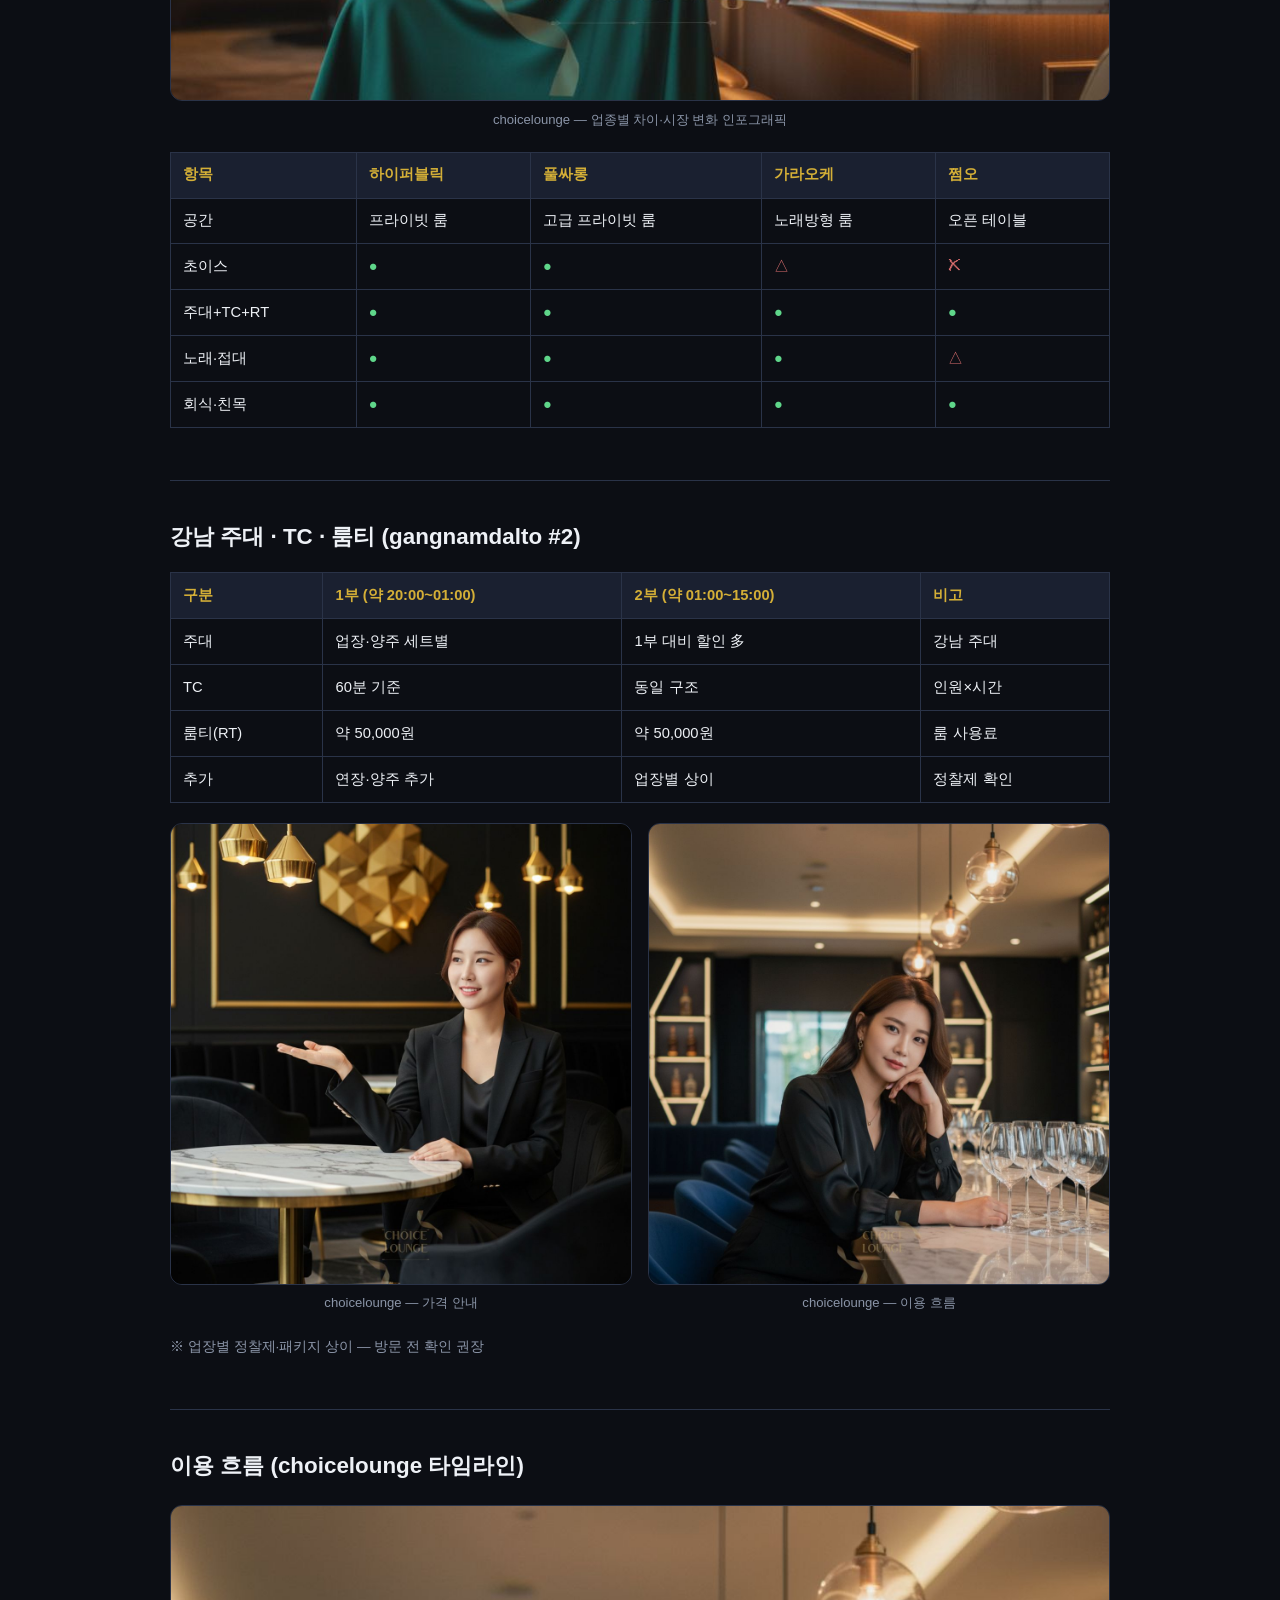
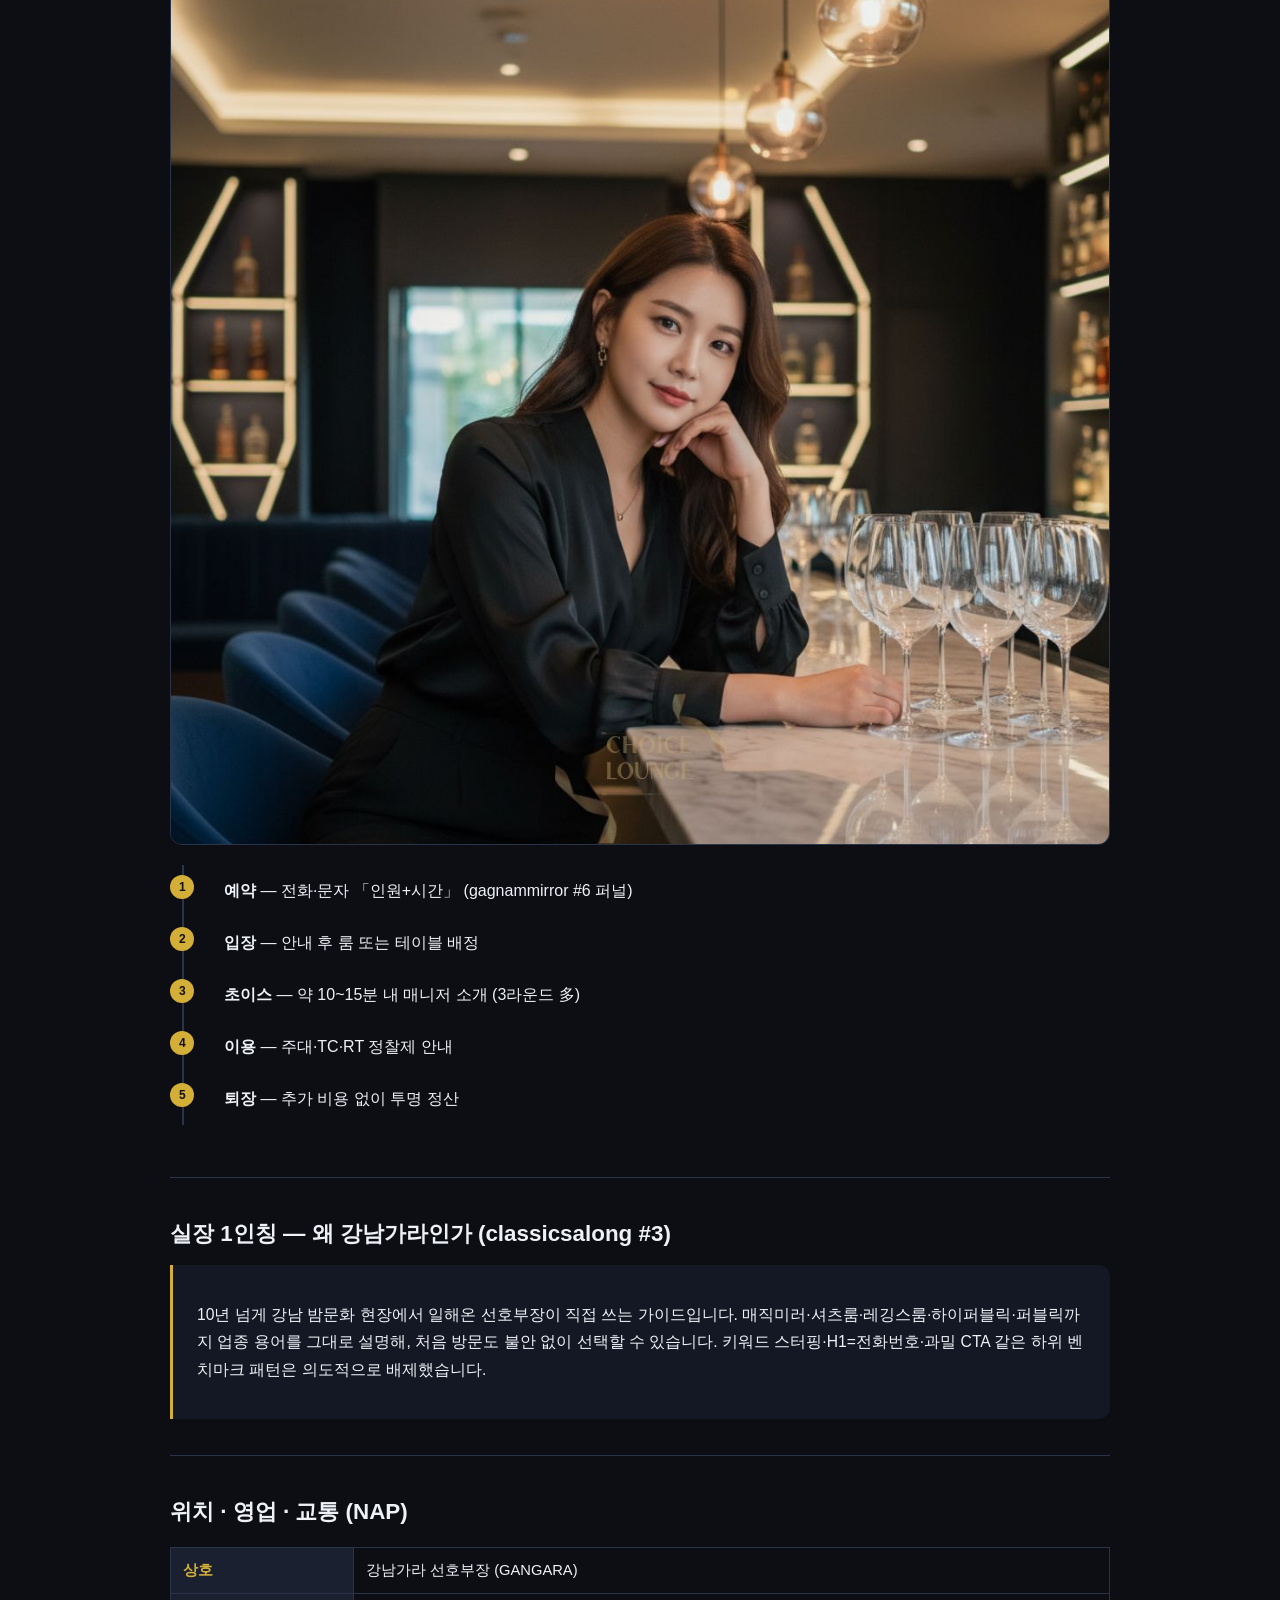
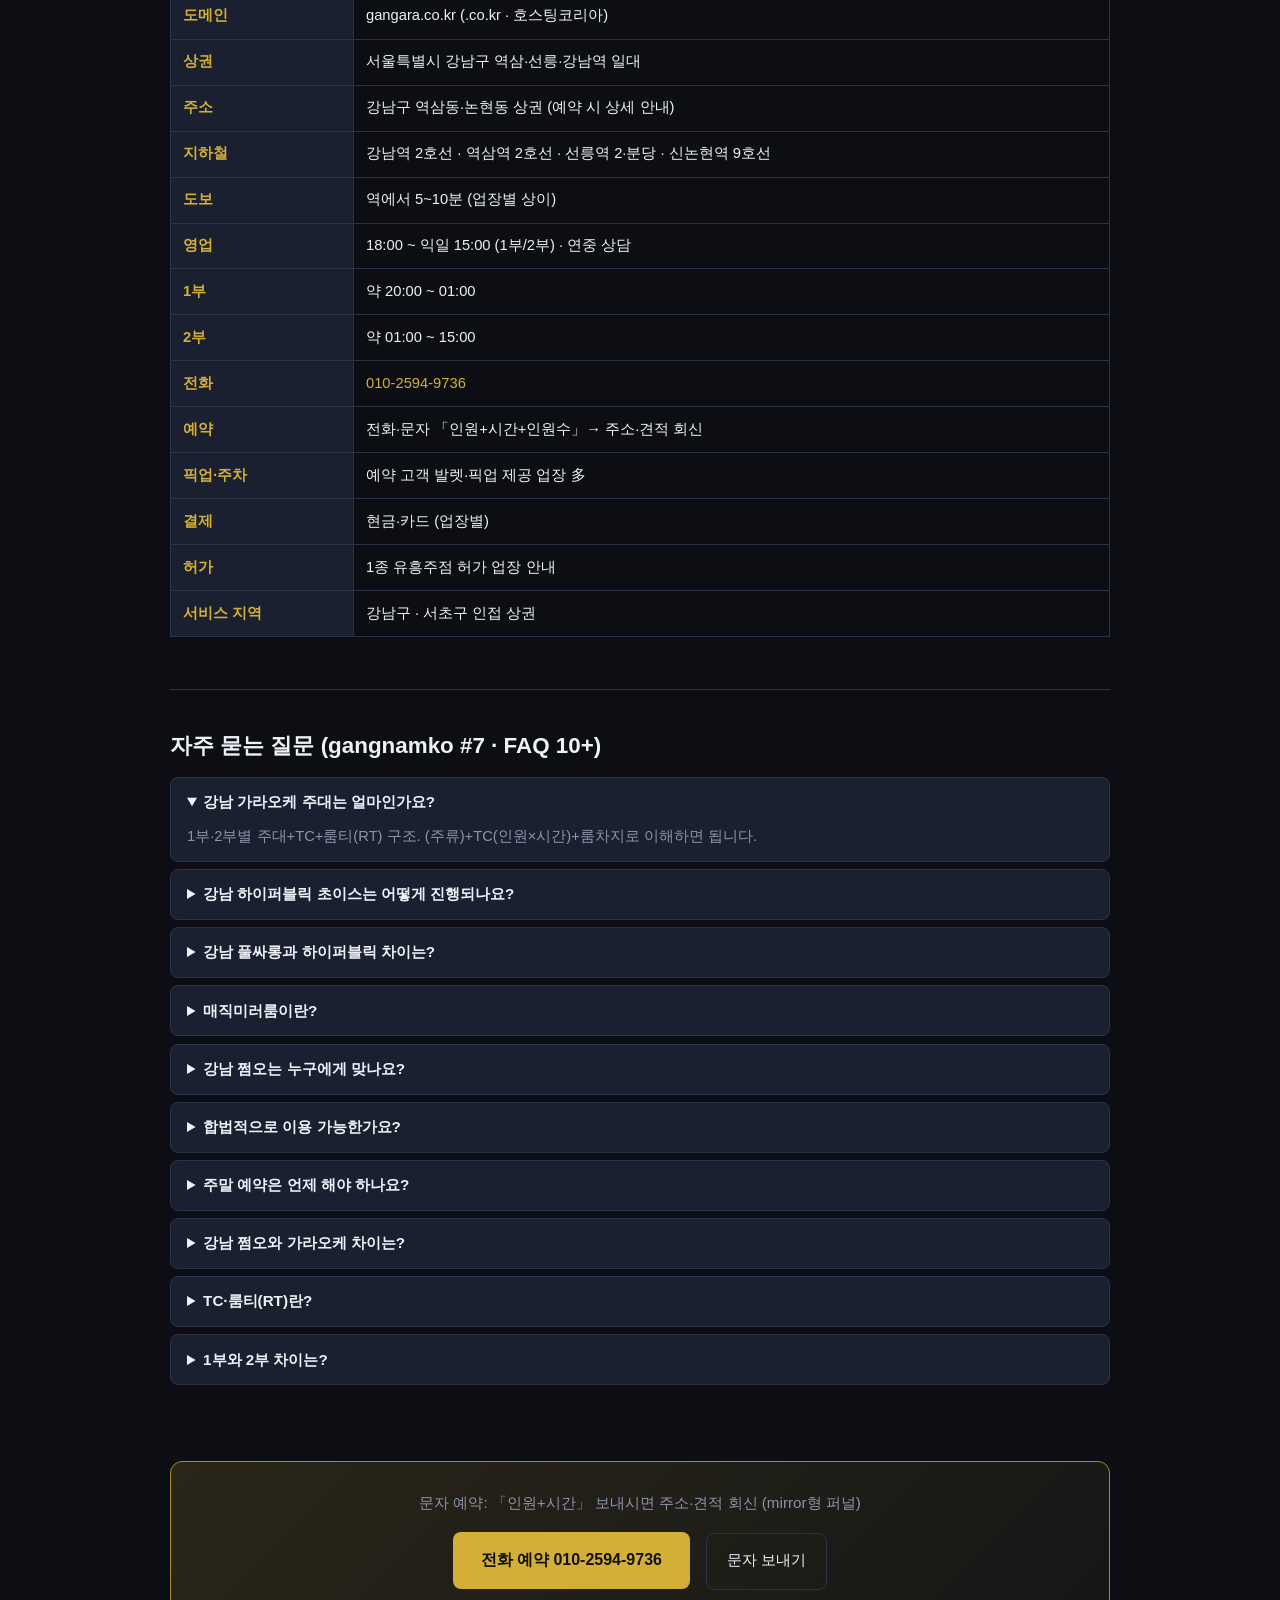
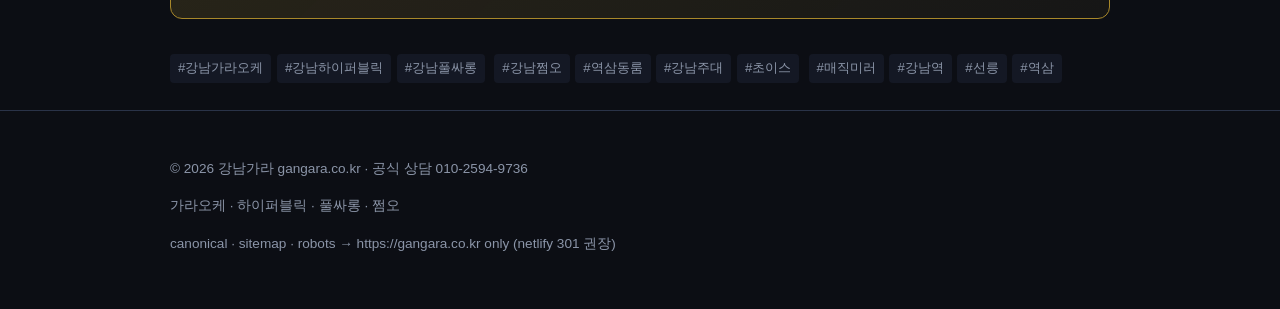
==== commit db3105dd: "Add benchmark site images to gangara hub (choicelounge, thesevensalon, mirror) - Download hero, pric" ====
--- a/website 확장 수집/templates/gangara-hub/index.html
+++ b/website 확장 수집/templates/gangara-hub/index.html
@@ -77,6 +77,9 @@
       </div>
       <h1>강남 가라오케 · 하이퍼블릭 · 풀싸롱 · 쩜오 2026 완벽 가이드</h1>
       <p class="lead">choicelounge형 허브 + gangnamdalto형 NAP·통계 + classicsalong형 실장 스토리를 하나로. 강남역·역삼·선릉 상권의 가격·초이스·예약을 10년+ 선호부장이 투명하게 안내합니다.</p>
+      <figure class="hero-visual">
+        <img src="assets/benchmark/hero-main.jpg" alt="강남 가라오케·하이퍼블릭·풀싸롱 강남역 상권 안내" width="1080" height="1080" loading="eager" decoding="async">
+      </figure>
     </section>
 
     <nav class="toc" aria-label="목차">
@@ -111,21 +114,25 @@
       <p class="section-lead">clickn 다점포 대신 co.kr 하부 URL — 검색 의도별 랜딩 (garaoke.clickn #8 패턴 대체)</p>
       <div class="cards">
         <article class="card">
+          <img class="card-img" src="assets/benchmark/garaoke-room.jpg" alt="강남 가라오케 프라이빗 룸" width="600" height="560" loading="lazy">
           <h3><a href="gangnam-garaoke.html">강남 가라오케</a></h3>
           <p>프라이빗 룸 · 노래 · 주대 · TC · RT</p>
           <a class="link-arrow" href="#garaoke">본문에서 보기 →</a>
         </article>
         <article class="card">
+          <img class="card-img" src="assets/benchmark/hyperbolic.jpg" alt="강남 하이퍼블릭 초이스 안내" width="1000" height="1000" loading="lazy">
           <h3><a href="gangnam-hyperbolic.html">강남 하이퍼블릭</a></h3>
           <p>초이스 · 매칭 · 1부/2부 · 비교표</p>
           <a class="link-arrow" href="#hyperbolic">본문에서 보기 →</a>
         </article>
         <article class="card">
+          <img class="card-img" src="assets/benchmark/poolsalon-hero.jpg" alt="강남 풀싸롱 미러룸" width="960" height="420" loading="lazy">
           <h3><a href="gangnam-poolsalon.html">강남 풀싸롱</a></h3>
           <p>셔츠 · 레깅스 · 매직미러 · 룸타입</p>
           <a class="link-arrow" href="#poolsalon">본문에서 보기 →</a>
         </article>
         <article class="card">
+          <img class="card-img" src="assets/benchmark/mirror-hero.jpg" alt="강남 쩜오·룸 이용 안내" width="960" height="420" loading="lazy">
           <h3><a href="gangnam-jjom.html">강남 쩜오</a></h3>
           <p>테이블형 · 친목 · 가격 차이</p>
           <a class="link-arrow" href="#jjom">본문에서 보기 →</a>
@@ -135,19 +142,35 @@
 
     <section id="garaoke">
       <h2>강남 가라오케 — 프라이빗 룸 · 노래 · 주대</h2>
+      <figure class="figure">
+        <img src="assets/benchmark/garaoke-room.jpg" alt="강남 가라오케 룸 인테리어" width="600" height="560" loading="lazy">
+        <figcaption>강남 가라오케 프라이빗 룸 (gangnammirror 벤치마크)</figcaption>
+      </figure>
       <p>강남 가라오케는 프라이빗 룸에서 노래와 주류를 즐기는 1종 유흥주점 형태입니다. 강남역·역삼·선릉 접근이 좋고, 회식·접대·친목 모임에 많이 선택됩니다. <a href="gangnam-hyperbolic.html">하이퍼블릭</a>·<a href="gangnam-poolsalon.html">풀싸롱</a>과 함께 검색되는 대표 키워드입니다.</p>
       <p>주대는 1부·2부 시간대별로 책정되며, TC(매니저 시간)·RT(룸티, 약 5만원)가 추가됩니다. 처음 방문 시 「주대+TC+RT」 3가지만 이해하면 비용 구조가 명확해집니다.</p>
     </section>
 
     <section id="hyperbolic">
       <h2>강남 하이퍼블릭 — 초이스 · 매칭 · 프라이빗</h2>
+      <figure class="figure">
+        <img src="assets/benchmark/hyperbolic.jpg" alt="강남 하이퍼블릭 초이스·매칭 안내" width="1000" height="1000" loading="lazy">
+        <figcaption>choicelounge 벤치마크 — 하이퍼블릭·초이스 안내</figcaption>
+      </figure>
       <p>강남 하이퍼블릭은 초이스·매칭 프로세스가 체계화된 업종입니다. 입실 후 5~6명이 한 조로 소개되며, 보통 3라운드까지 선택할 수 있습니다. 1조에서 만족하면 즉시 선택 가능합니다.</p>
       <p>퍼블릭·가라오케와 달리 「초이스」가 핵심 차별점입니다. roompang·choicelounge 등 상위 사이트도 하이퍼블릭 섹션을 별도 두는 이유입니다. <a href="gangnam-garaoke.html">가라오케</a>와 비교 시 초이스·룸 프라이버시를 중시하면 하이퍼블릭이 적합합니다.</p>
     </section>
 
     <section id="poolsalon">
       <h2>강남 풀싸롱 — 룸타입 · 매직미러 (applegangnam #5)</h2>
-      <p class="section-lead">섹션별 키워드 적재 — Pepyaka 1MB HTML 없이 가벼운 정적 구조</p>
+      <p class="section-lead">섹션별 키워드 적재 — thesevensalon·applegangnam 룸 비주얼</p>
+      <figure class="figure">
+        <img src="assets/benchmark/poolsalon-hero.jpg" alt="강남 풀싸롱 심포니 미러초이스" width="960" height="420" loading="lazy">
+        <figcaption>thesevensalon 벤치마크 — 강남 풀싸롱 미러룸</figcaption>
+      </figure>
+      <div class="gallery">
+        <img src="assets/benchmark/room-mirror.jpg" alt="매직미러룸" width="600" height="700" loading="lazy">
+        <img src="assets/benchmark/room-interior.jpg" alt="풀싸롱 룸 인테리어" width="490" height="600" loading="lazy">
+      </div>
       <div class="room-grid">
         <div class="room-item"><strong>셔츠룸</strong><p>클래식 풀싸롱. 첫 방문·회식에 많이 선택.</p></div>
         <div class="room-item"><strong>레깅스룸</strong><p>캐주얼 분위기. 친목·가벼운 자리.</p></div>
@@ -164,6 +187,10 @@
 
     <section id="compare">
       <h2>업종 비교표 (choicelounge #1)</h2>
+      <figure class="figure">
+        <img src="assets/benchmark/compare.jpg" alt="하이퍼블릭·퍼블릭·가라오케 업종 차이" width="1000" height="1000" loading="lazy">
+        <figcaption>choicelounge — 업종별 차이·시장 변화 인포그래픽</figcaption>
+      </figure>
       <div class="table-wrap">
         <table>
           <thead><tr><th>항목</th><th>하이퍼블릭</th><th>풀싸롱</th><th>가라오케</th><th>쩜오</th></tr></thead>
@@ -191,11 +218,24 @@
           </tbody>
         </table>
       </div>
+      <figure class="figure-split">
+        <figure class="figure" style="margin:0">
+          <img src="assets/benchmark/price.jpg" alt="강남 주대·TC·RT 가격 안내" width="1080" height="1080" loading="lazy">
+          <figcaption>choicelounge — 가격 안내</figcaption>
+        </figure>
+        <figure class="figure" style="margin:0">
+          <img src="assets/benchmark/flow.jpg" alt="강남 유흥 이용 흐름" width="1080" height="1080" loading="lazy">
+          <figcaption>choicelounge — 이용 흐름</figcaption>
+        </figure>
+      </figure>
       <p class="note">※ 업장별 정찰제·패키지 상이 — 방문 전 확인 권장</p>
     </section>
 
     <section id="flow">
       <h2>이용 흐름 (choicelounge 타임라인)</h2>
+      <figure class="figure">
+        <img src="assets/benchmark/flow.jpg" alt="예약부터 퇴장까지 이용 흐름" width="1080" height="1080" loading="lazy">
+      </figure>
       <ol class="timeline">
         <li><strong>예약</strong> — 전화·문자 「인원+시간」 (gagnammirror #6 퍼널)</li>
         <li><strong>입장</strong> — 안내 후 룸 또는 테이블 배정</li>
--- a/website 확장 수집/templates/gangara-hub/assets/site.css
+++ b/website 확장 수집/templates/gangara-hub/assets/site.css
@@ -237,3 +237,21 @@
 footer a { color: var(--muted); }
 
 .note { font-size: 0.85rem; color: var(--muted); margin-top: 0.5rem; }
+
+/* benchmark images — choicelounge · thesevensalon · gangnammirror */
+.hero-visual { margin: 1.5rem 0 0; border-radius: var(--radius); overflow: hidden; border: 1px solid var(--line); }
+.hero-visual img { width: 100%; height: auto; display: block; max-height: 420px; object-fit: cover; }
+.figure { margin: 1.25rem 0; }
+.figure img {
+  width: 100%;
+  height: auto;
+  border-radius: var(--radius);
+  border: 1px solid var(--line);
+  display: block;
+}
+.figure figcaption { font-size: 0.82rem; color: var(--muted); margin-top: 0.45rem; text-align: center; }
+.figure-split { display: grid; grid-template-columns: 1fr 1fr; gap: 1rem; margin: 1.25rem 0; }
+@media (max-width: 640px) { .figure-split { grid-template-columns: 1fr; } }
+.card-img { width: 100%; height: 120px; object-fit: cover; border-radius: 8px; margin-bottom: 0.75rem; }
+.gallery { display: grid; grid-template-columns: repeat(auto-fit, minmax(160px, 1fr)); gap: 0.75rem; margin: 1rem 0; }
+.gallery img { width: 100%; height: 140px; object-fit: cover; border-radius: 8px; border: 1px solid var(--line); }
